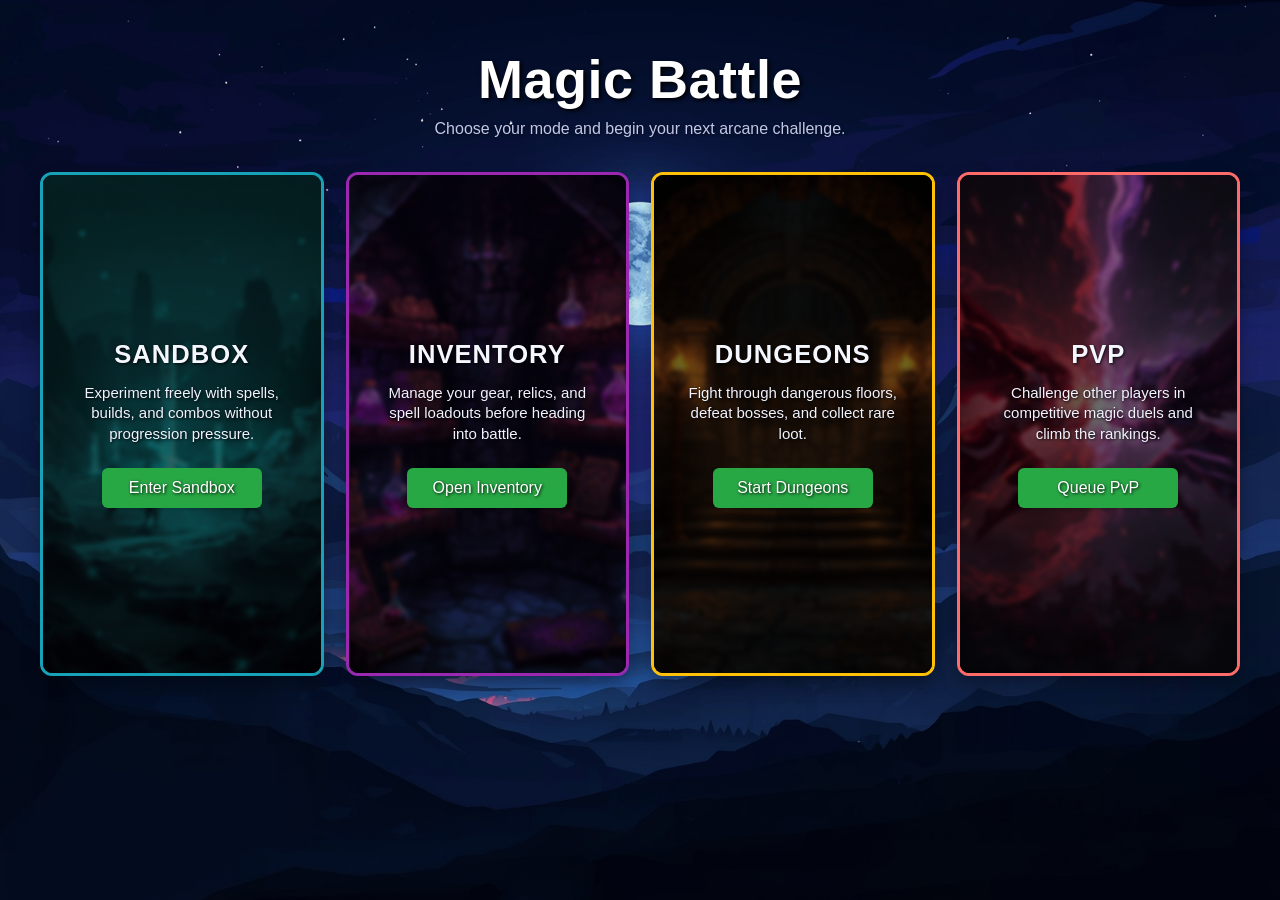
==== Magic Battle/index.html @ 2b709539 "s" ====
<!doctype html>
<html lang="en">
<head>
	<meta charset="utf-8" />
	<meta http-equiv="X-UA-Compatible" content="IE=edge" />
	<meta name="viewport" content="width=device-width,initial-scale=1" />
	<meta name="description" content="Magic Battle menu" />
	<title>Magic Battle</title>
	<style>
		:root {
			--bg-top: #1a1633;
			--bg-bottom: #0f1024;
			--panel: rgba(255, 255, 255, 0.05);
			--text: #f5f7ff;
			--muted: #c2c8e8;
			--border: rgba(255, 255, 255, 0.2);
			--glow: rgba(255, 255, 255, 0.15);
			--btn-green: #28a745;
			--btn-green-hover: #23923d;
		}

		* {
			box-sizing: border-box;
			margin: 0;
			padding: 0;
			font-family: Arial, sans-serif;
		}

		body {
			min-height: 100vh;
			color: var(--text);
			background:
				url('images/backgrounds/menu-bg.jpg'),
				radial-gradient(70% 50% at 10% 10%, rgba(94, 60, 180, 0.35), transparent 60%),
				radial-gradient(60% 50% at 85% 20%, rgba(46, 112, 206, 0.28), transparent 65%),
				linear-gradient(180deg, var(--bg-top), var(--bg-bottom));
			background-size: cover;
			background-position: center;
			overflow: hidden;
		}

		.menu-screen {
			min-height: 100vh;
			display: flex;
			flex-direction: column;
			align-items: center;
			justify-content: flex-start;
			padding: 36px 20px 24px;
		}

		h1 {
			text-align: center;
			color: #fff;
			margin-top: 12px;
			margin-bottom: 10px;
			font-size: clamp(32px, 5vw, 54px);
			text-shadow: 2px 2px 4px #000;
			letter-spacing: 0.5px;
		}

		.subtitle {
			color: var(--muted);
			text-align: center;
			margin-bottom: 34px;
			text-shadow: 1px 1px 3px rgba(0, 0, 0, 0.5);
		}

		.mode-grid {
			width: min(1200px, 94vw);
			display: grid;
			grid-template-columns: repeat(4, minmax(210px, 1fr));
			gap: 22px;
			align-items: stretch;
		}

		.mode-card {
			background: var(--panel);
			border: 3px solid var(--border);
			border-radius: 12px;
			min-height: 56vh;
			max-height: 620px;
			padding: 18px;
			text-align: center;
			position: relative;
			overflow: hidden;
			display: flex;
			flex-direction: column;
			justify-content: center;
			box-shadow: 0 8px 18px rgba(0, 0, 0, 0.3);
			transition: transform 0.25s ease, box-shadow 0.25s ease, border-color 0.25s ease;
			background-size: cover;
			background-position: center;
			isolation: isolate;
		}

		.mode-card::before {
			content: "";
			position: absolute;
			inset: 0;
			background-image: inherit;
			background-size: cover;
			background-position: center;
			filter: brightness(0.68) blur(2px);
			transform: scale(1.03);
			z-index: -2;
		}

		.mode-card::after {
			content: "";
			position: absolute;
			inset: 0;
			background: linear-gradient(180deg, rgba(0, 0, 0, 0.25), rgba(0, 0, 0, 0.55));
			z-index: -1;
		}

		.mode-card:hover {
			transform: translateY(-6px);
			box-shadow: 0 12px 24px rgba(0, 0, 0, 0.45), 0 0 18px var(--glow);
			border-color: rgba(255, 255, 255, 0.45);
		}

		.mode-card h2,
		.mode-card p,
		.mode-card button {
			position: relative;
			z-index: 1;
			text-shadow: 1px 1px 3px rgba(0, 0, 0, 0.9);
		}

		.mode-card h2 {
			margin-bottom: 14px;
			font-size: clamp(24px, 2vw, 30px);
			text-transform: uppercase;
			letter-spacing: 1px;
		}

		.mode-card p {
			margin: 0 auto 24px;
			color: #f1f3ff;
			width: 92%;
			line-height: 1.35;
			font-size: 15px;
		}

		.mode-card button {
			margin: 0 auto;
			padding: 11px 22px;
			min-width: 160px;
			font-size: 16px;
			border: none;
			border-radius: 6px;
			background-color: var(--btn-green);
			color: #fff;
			cursor: pointer;
			box-shadow: 0 2px 4px rgba(0, 0, 0, 0.25);
			transition: background-color 0.2s ease, transform 0.2s ease;
		}

		.mode-card button:hover {
			background-color: var(--btn-green-hover);
			transform: translateY(-1px);
		}

		#sandbox-card {
			border-color: #17a2b8;
			background-image: url('images/backgrounds/sandbox-card.jpg');
		}

		#inventory-card {
			border-color: #9c27b0;
			background-image: url('images/backgrounds/inventory-card.jpg');
		}

		#dungeons-card {
			border-color: #ffc107;
			background-image: url('images/backgrounds/dungeons-card.jpg');
		}

		#pvp-card {
			border-color: #ff6b6b;
			background-image: url('images/backgrounds/pvp-card.jpg');
		}

		@media (max-width: 1080px) {
			.mode-grid {
				grid-template-columns: repeat(2, minmax(220px, 1fr));
			}
			.mode-card {
				min-height: 44vh;
			}
		}

		@media (max-width: 620px) {
			body {
				overflow-y: auto;
			}
			.menu-screen {
				padding-bottom: 28px;
			}
			.mode-grid {
				grid-template-columns: 1fr;
			}
			.mode-card {
				min-height: 36vh;
			}
			.mode-card h2 {
				font-size: 26px;
			}
		}
	</style>
</head>
<body>
	<main class="menu-screen">
		<h1>Magic Battle</h1>
		<p class="subtitle">Choose your mode and begin your next arcane challenge.</p>

		<section class="mode-grid" aria-label="Game mode menu">
			<article class="mode-card" id="sandbox-card">
				<h2>Sandbox</h2>
				<p>Experiment freely with spells, builds, and combos without progression pressure.</p>
				<button id="sandboxBtn" type="button">Enter Sandbox</button>
			</article>

			<article class="mode-card" id="inventory-card">
				<h2>Inventory</h2>
				<p>Manage your gear, relics, and spell loadouts before heading into battle.</p>
				<button id="inventoryBtn" type="button">Open Inventory</button>
			</article>

			<article class="mode-card" id="dungeons-card">
				<h2>Dungeons</h2>
				<p>Fight through dangerous floors, defeat bosses, and collect rare loot.</p>
				<button id="dungeonsBtn" type="button">Start Dungeons</button>
			</article>

			<article class="mode-card" id="pvp-card">
				<h2>PvP</h2>
				<p>Challenge other players in competitive magic duels and climb the rankings.</p>
				<button id="pvpBtn" type="button">Queue PvP</button>
			</article>
		</section>
	</main>

	<script>
		const modeRoutes = {
			sandbox: 'sandbox.html',
			inventory: 'inventory.html',
			dungeons: 'dungeons.html',
			pvp: 'pvp.html'
		};

		function launchMode(mode) {
			const route = modeRoutes[mode];
			if (route) {
				window.location.href = route;
			} else {
				alert('Mode not configured yet.');
			}
		}

		document.getElementById('sandboxBtn').addEventListener('click', () => launchMode('sandbox'));
		document.getElementById('inventoryBtn').addEventListener('click', () => launchMode('inventory'));
		document.getElementById('dungeonsBtn').addEventListener('click', () => launchMode('dungeons'));
		document.getElementById('pvpBtn').addEventListener('click', () => launchMode('pvp'));
	</script>
</body>
</html>
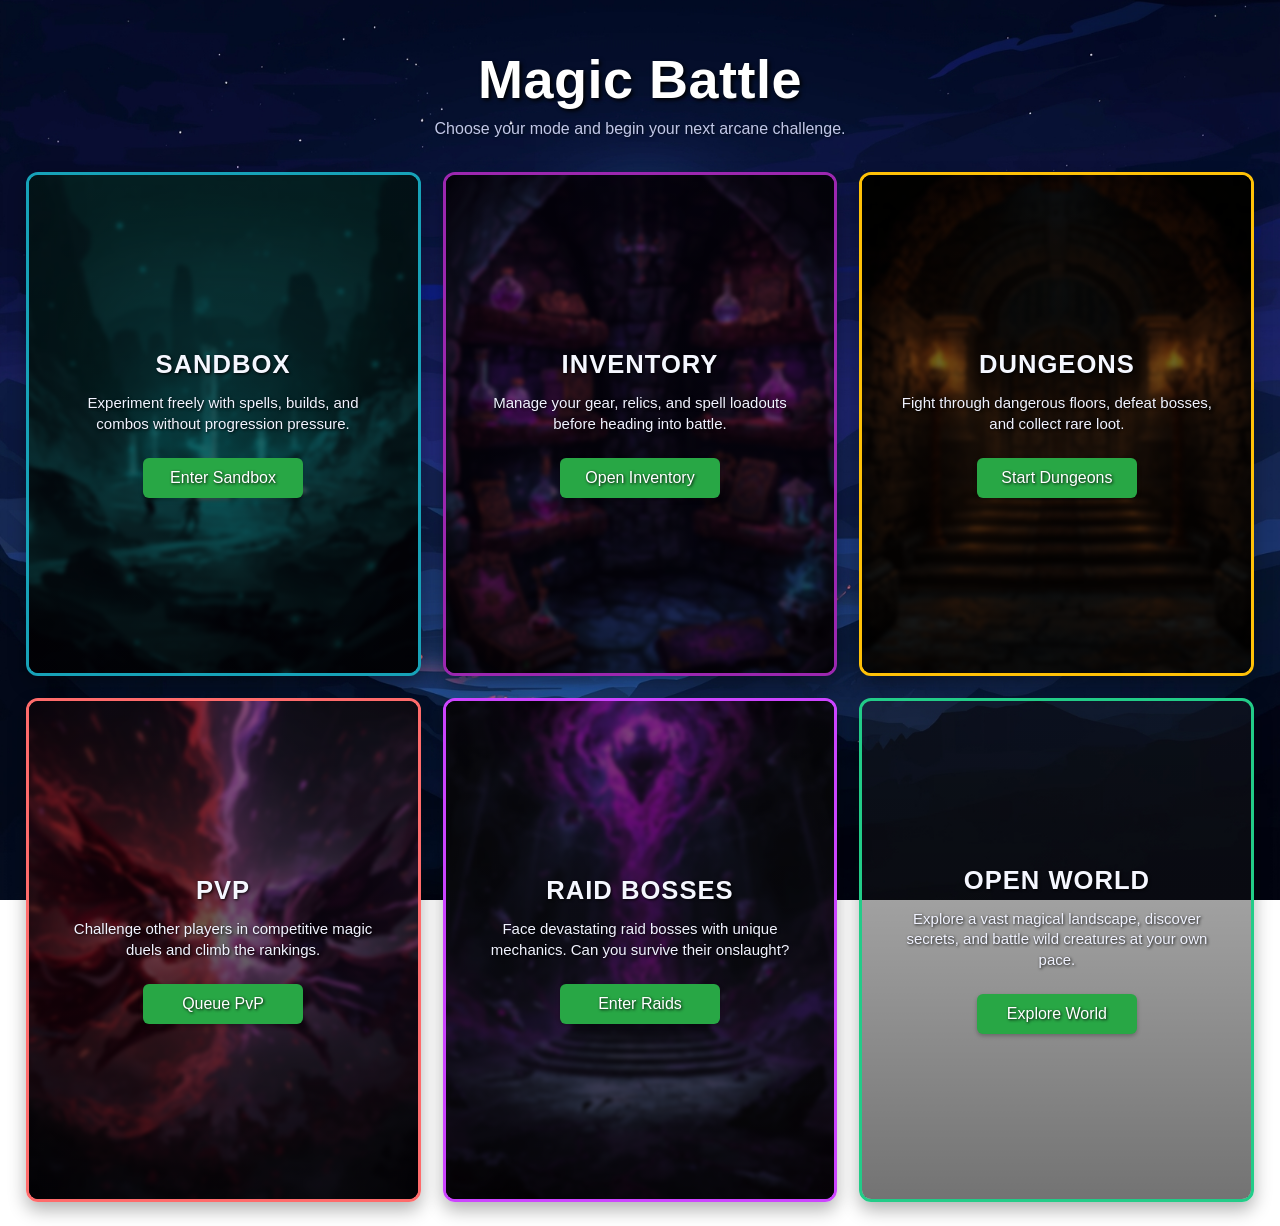
==== commit 26228f27: "Open world and fixes" ====
--- a/Magic Battle/index.html
+++ b/Magic Battle/index.html
@@ -36,7 +36,8 @@
 				linear-gradient(180deg, var(--bg-top), var(--bg-bottom));
 			background-size: cover;
 			background-position: center;
-			overflow: hidden;
+			background-attachment: fixed;
+			overflow-y: auto;
 		}
 
 		.menu-screen {
@@ -66,9 +67,9 @@
 		}
 
 		.mode-grid {
-			width: min(1200px, 94vw);
+			width: min(1400px, 96vw);
 			display: grid;
-			grid-template-columns: repeat(4, minmax(210px, 1fr));
+			grid-template-columns: repeat(3, minmax(220px, 1fr));
 			gap: 22px;
 			align-items: stretch;
 		}
@@ -181,6 +182,16 @@
 			background-image: url('images/backgrounds/pvp-card.jpg');
 		}
 
+		#raids-card {
+			border-color: #cc44ff;
+			background-image: url('images/backgrounds/raids-card.jpg');
+		}
+
+		#openworld-card {
+			border-color: #22cc88;
+			background-image: url('images/backgrounds/openworld-card.jpg');
+		}
+
 		@media (max-width: 1080px) {
 			.mode-grid {
 				grid-template-columns: repeat(2, minmax(220px, 1fr));
@@ -238,15 +249,29 @@
 				<p>Challenge other players in competitive magic duels and climb the rankings.</p>
 				<button id="pvpBtn" type="button">Queue PvP</button>
 			</article>
+
+			<article class="mode-card" id="raids-card">
+				<h2>Raid Bosses</h2>
+				<p>Face devastating raid bosses with unique mechanics. Can you survive their onslaught?</p>
+				<button id="raidsBtn" type="button">Enter Raids</button>
+			</article>
+
+			<article class="mode-card" id="openworld-card">
+				<h2>Open World</h2>
+				<p>Explore a vast magical landscape, discover secrets, and battle wild creatures at your own pace.</p>
+				<button id="openworldBtn" type="button">Explore World</button>
+			</article>
 		</section>
 	</main>
 
 	<script>
 		const modeRoutes = {
-			sandbox: 'sandbox.html',
+			sandbox: 'dungeon.html?mode=sandbox',
 			inventory: 'inventory.html',
 			dungeons: 'dungeons.html',
-			pvp: 'pvp.html'
+			pvp: 'pvp.html',
+			raids: 'dungeon.html?mode=raid',
+			openworld: 'dungeon.html?mode=openworld'
 		};
 
 		function launchMode(mode) {
@@ -262,6 +287,8 @@
 		document.getElementById('inventoryBtn').addEventListener('click', () => launchMode('inventory'));
 		document.getElementById('dungeonsBtn').addEventListener('click', () => launchMode('dungeons'));
 		document.getElementById('pvpBtn').addEventListener('click', () => launchMode('pvp'));
+		document.getElementById('raidsBtn').addEventListener('click', () => launchMode('raids'));
+		document.getElementById('openworldBtn').addEventListener('click', () => launchMode('openworld'));
 	</script>
 </body>
 </html>
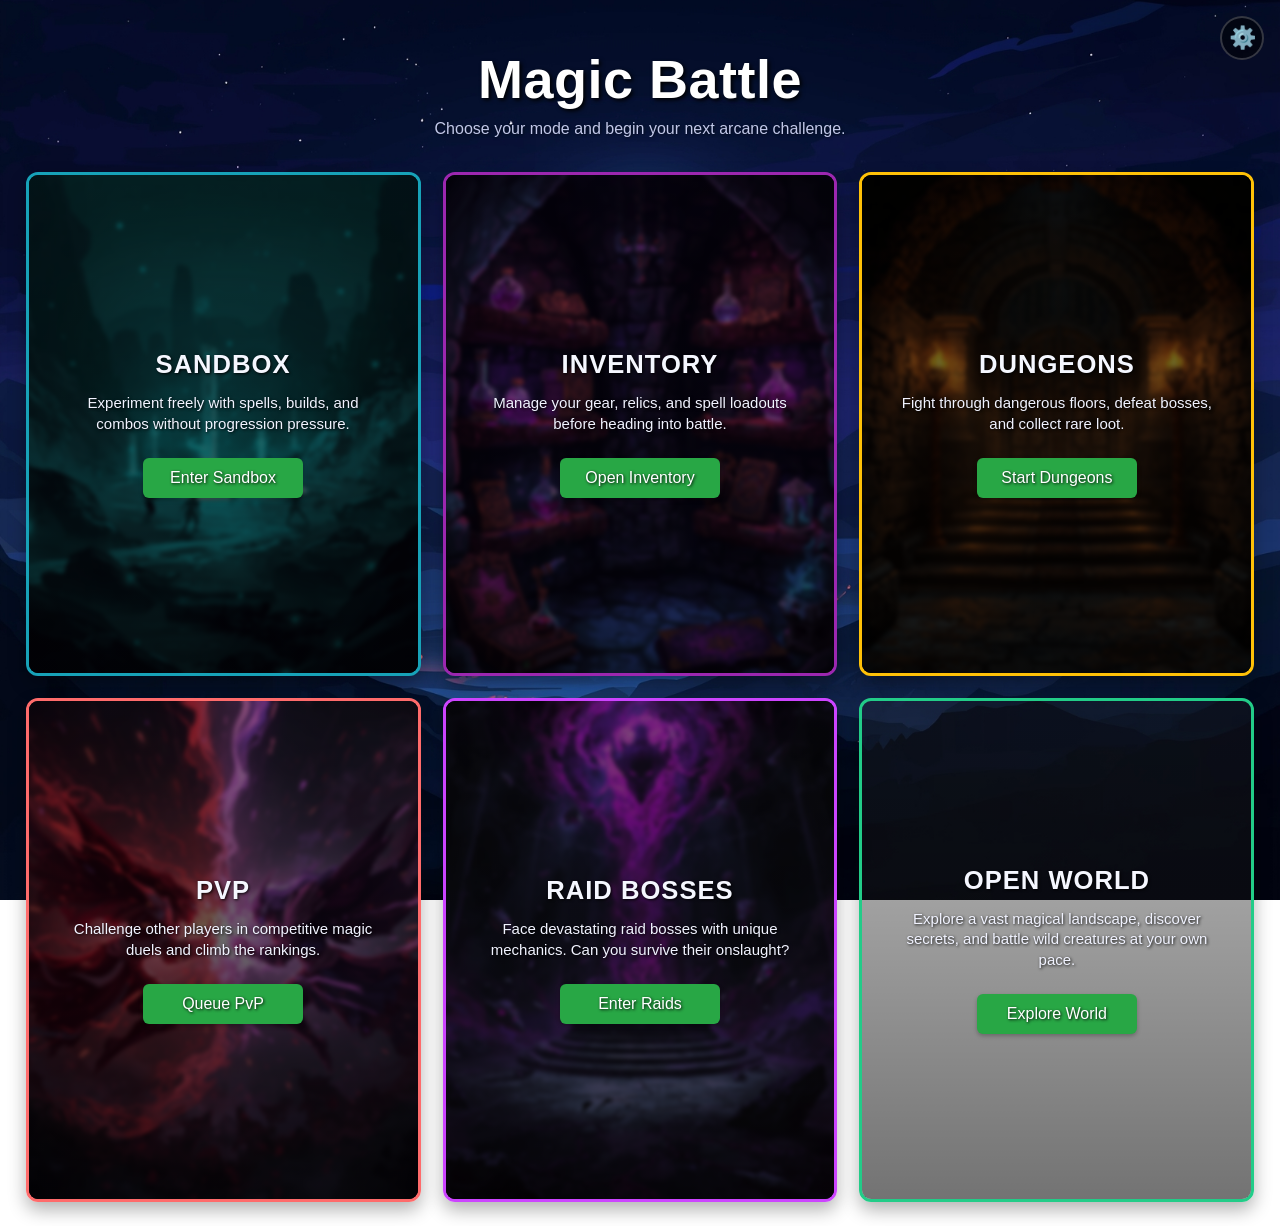
==== commit 00e57780: "World Map quests and fixes" ====
--- a/Magic Battle/index.html
+++ b/Magic Battle/index.html
@@ -218,9 +218,486 @@
 				font-size: 26px;
 			}
 		}
+
+		/* Settings button */
+		#settingsBtn {
+			position: fixed;
+			top: 16px;
+			right: 16px;
+			z-index: 100;
+			width: 44px;
+			height: 44px;
+			border-radius: 50%;
+			border: 2px solid var(--border);
+			background: rgba(0,0,0,0.5);
+			color: #fff;
+			font-size: 22px;
+			cursor: pointer;
+			transition: background 0.2s, transform 0.2s;
+			display: flex;
+			align-items: center;
+			justify-content: center;
+		}
+		#settingsBtn:hover {
+			background: rgba(108,92,231,0.5);
+			transform: rotate(30deg);
+		}
+
+		/* Settings modal */
+		#settingsOverlay {
+			position: fixed;
+			inset: 0;
+			z-index: 200;
+			background: rgba(0,0,0,0.7);
+			display: none;
+			align-items: center;
+			justify-content: center;
+		}
+		#settingsOverlay.open { display: flex; }
+		#settingsPanel {
+			background: linear-gradient(135deg, #1a1633, #0f1024);
+			border: 2px solid var(--border);
+			border-radius: 14px;
+			padding: 28px 34px;
+			min-width: 340px;
+			max-width: 440px;
+			box-shadow: 0 12px 40px rgba(0,0,0,0.6);
+		}
+		#settingsPanel h2 {
+			margin-bottom: 20px;
+			font-size: 22px;
+			text-align: center;
+		}
+		.setting-row {
+			display: flex;
+			align-items: center;
+			justify-content: space-between;
+			padding: 12px 0;
+			border-bottom: 1px solid rgba(255,255,255,0.1);
+		}
+		.setting-row:last-child { border-bottom: none; }
+		.setting-label {
+			font-size: 15px;
+			color: var(--text);
+		}
+		.setting-desc {
+			font-size: 11px;
+			color: var(--muted);
+			margin-top: 2px;
+		}
+		/* Toggle switch */
+		.toggle {
+			position: relative;
+			width: 48px;
+			height: 26px;
+			flexShrink: 0;
+		}
+		.toggle input { opacity: 0; width: 0; height: 0; }
+		.toggle .slider {
+			position: absolute;
+			inset: 0;
+			background: rgba(255,255,255,0.15);
+			border-radius: 26px;
+			cursor: pointer;
+			transition: background 0.25s;
+		}
+		.toggle .slider::before {
+			content: '';
+			position: absolute;
+			width: 20px;
+			height: 20px;
+			left: 3px;
+			bottom: 3px;
+			background: #fff;
+			border-radius: 50%;
+			transition: transform 0.25s;
+		}
+		.toggle input:checked + .slider {
+			background: #6c5ce7;
+		}
+		.toggle input:checked + .slider::before {
+			transform: translateX(22px);
+		}
+		#settingsClose {
+			margin-top: 18px;
+			width: 100%;
+			padding: 10px;
+			border: none;
+			border-radius: 6px;
+			background: rgba(255,255,255,0.12);
+			color: #fff;
+			font-size: 14px;
+			cursor: pointer;
+			transition: background 0.2s;
+		}
+		#settingsClose:hover { background: rgba(255,255,255,0.22); }
+
+		/* ============ WORLD MAP ============ */
+		#worldMapOverlay {
+			position: fixed;
+			inset: 0;
+			z-index: 150;
+			background: rgba(0,0,0,0.85);
+			display: none;
+			align-items: center;
+			justify-content: center;
+			flex-direction: column;
+		}
+		#worldMapOverlay.open { display: flex; }
+
+		#worldMapTitle {
+			font-size: 28px;
+			color: #fff;
+			margin-bottom: 12px;
+			text-shadow: 2px 2px 6px #000;
+			letter-spacing: 1px;
+		}
+
+		#worldMapContainer {
+			position: relative;
+			/* Scale to fit the world-map.jpg (1376×768, ~1.79:1 aspect) */
+			width: min(1100px, 92vw);
+			aspect-ratio: 1376 / 768;
+			max-height: 78vh;
+			border: 3px solid rgba(255,255,255,0.25);
+			border-radius: 14px;
+			overflow: hidden;
+			background: url('images/assests/world-map.jpg') center/cover no-repeat;
+			box-shadow: 0 8px 30px rgba(0,0,0,0.5);
+		}
+
+		/* Hover highlight canvas overlays the entire map */
+		#mapHighlightCanvas {
+			position: absolute;
+			inset: 0;
+			width: 100%;
+			height: 100%;
+			z-index: 3;
+			pointer-events: none;
+		}
+
+		.map-location {
+			position: absolute;
+			transform: translate(-50%, -50%);
+			z-index: 5;
+			cursor: pointer;
+			text-align: center;
+			transition: transform 0.2s, filter 0.2s;
+		}
+		.map-location:hover {
+			transform: translate(-50%, -50%) scale(1.12);
+			filter: brightness(1.3);
+		}
+
+		.map-icon {
+			width: 52px;
+			height: 52px;
+			border-radius: 50%;
+			border: 3px solid;
+			display: flex;
+			align-items: center;
+			justify-content: center;
+			font-size: 24px;
+			margin: 0 auto 4px;
+			box-shadow: 0 0 12px rgba(0,0,0,0.5), 0 0 20px var(--loc-glow);
+			animation: mapPulse 3s ease-in-out infinite;
+		}
+
+		@keyframes mapPulse {
+			0%, 100% { box-shadow: 0 0 12px rgba(0,0,0,0.5), 0 0 16px var(--loc-glow); }
+			50% { box-shadow: 0 0 12px rgba(0,0,0,0.5), 0 0 28px var(--loc-glow); }
+		}
+
+		.map-name {
+			font-size: 12px;
+			font-weight: bold;
+			color: #fff;
+			text-shadow: 1px 1px 3px #000, 0 0 8px rgba(0,0,0,0.8);
+			white-space: nowrap;
+		}
+		.map-sub {
+			font-size: 9px;
+			color: #bbb;
+			text-shadow: 1px 1px 2px #000;
+		}
+
+		/* Locked / coming-soon locations */
+		.map-location.locked {
+			opacity: 0.45;
+			cursor: default;
+			filter: grayscale(0.6);
+		}
+		.map-location.locked:hover {
+			transform: translate(-50%, -50%) scale(1.04);
+			filter: grayscale(0.4) brightness(1.1);
+		}
+		.map-location.locked .map-icon {
+			border-color: #666 !important;
+			box-shadow: 0 0 8px rgba(0,0,0,0.4);
+			animation: none;
+		}
+		.map-locked-tag {
+			font-size: 8px;
+			color: #999;
+			font-style: italic;
+			text-shadow: 1px 1px 2px #000;
+		}
+
+		/* Map roads / paths between locations */
+		#mapPaths {
+			position: absolute;
+			inset: 0;
+			z-index: 2;
+			pointer-events: none;
+		}
+		#mapPaths line {
+			stroke: rgba(255,255,255,0.12);
+			stroke-width: 2;
+			stroke-dasharray: 8 6;
+		}
+
+		/* Compass rose */
+		#mapCompass {
+			position: absolute;
+			bottom: 12px;
+			left: 14px;
+			z-index: 5;
+			color: rgba(255,255,255,0.25);
+			font-size: 11px;
+			text-align: center;
+			pointer-events: none;
+			line-height: 1.4;
+		}
+
+		#worldMapClose {
+			margin-top: 14px;
+			padding: 10px 32px;
+			border: 1px solid rgba(255,255,255,0.25);
+			border-radius: 6px;
+			background: rgba(255,255,255,0.1);
+			color: #fff;
+			font-size: 14px;
+			cursor: pointer;
+			transition: background 0.2s;
+		}
+		#worldMapClose:hover { background: rgba(255,255,255,0.2); }
+
+		/* Location popup / confirm panel */
+		#locPopup {
+			position: fixed;
+			inset: 0;
+			z-index: 160;
+			background: rgba(0,0,0,0.6);
+			display: none;
+			align-items: center;
+			justify-content: center;
+		}
+		#locPopup.open { display: flex; }
+
+		#locPanel {
+			background: linear-gradient(135deg, #1a1633, #0f1024);
+			border: 2px solid var(--border);
+			border-radius: 14px;
+			padding: 26px 32px;
+			min-width: 320px;
+			max-width: 420px;
+			box-shadow: 0 12px 40px rgba(0,0,0,0.6);
+			text-align: center;
+		}
+		#locPanel h3 {
+			font-size: 22px;
+			margin-bottom: 6px;
+		}
+		#locPanel .loc-desc {
+			color: var(--muted);
+			font-size: 13px;
+			margin-bottom: 18px;
+			line-height: 1.4;
+		}
+		.diff-buttons {
+			display: flex;
+			gap: 8px;
+			justify-content: center;
+			margin-bottom: 14px;
+		}
+		.diff-btn {
+			padding: 9px 18px;
+			border: 2px solid rgba(255,255,255,0.2);
+			border-radius: 6px;
+			background: rgba(255,255,255,0.06);
+			color: #fff;
+			font-size: 13px;
+			cursor: pointer;
+			transition: all 0.2s;
+			min-width: 80px;
+		}
+		.diff-btn:hover { background: rgba(255,255,255,0.14); }
+		.diff-btn.selected {
+			border-color: #6c5ce7;
+			background: rgba(108,92,231,0.25);
+		}
+		.diff-btn.easy { border-color: rgba(46,204,113,0.5); }
+		.diff-btn.easy.selected { border-color: #2ecc71; background: rgba(46,204,113,0.2); }
+		.diff-btn.normal { border-color: rgba(241,196,15,0.5); }
+		.diff-btn.normal.selected { border-color: #f1c40f; background: rgba(241,196,15,0.2); }
+		.diff-btn.hard { border-color: rgba(231,76,60,0.5); }
+		.diff-btn.hard.selected { border-color: #e74c3c; background: rgba(231,76,60,0.2); }
+
+		#locTravelBtn {
+			padding: 11px 28px;
+			border: none;
+			border-radius: 6px;
+			background: var(--btn-green);
+			color: #fff;
+			font-size: 15px;
+			font-weight: bold;
+			cursor: pointer;
+			transition: background 0.2s, transform 0.2s;
+			min-width: 160px;
+		}
+		#locTravelBtn:hover {
+			background: var(--btn-green-hover);
+			transform: translateY(-1px);
+		}
+		#locCancelBtn {
+			margin-top: 8px;
+			padding: 8px 20px;
+			border: none;
+			background: none;
+			color: var(--muted);
+			font-size: 13px;
+			cursor: pointer;
+		}
+		.sub-locations {
+			display: flex;
+			gap: 10px;
+			justify-content: center;
+			margin-bottom: 14px;
+		}
+		.sub-loc-btn {
+			padding: 12px 22px;
+			border: 2px solid rgba(108,92,231,0.5);
+			border-radius: 8px;
+			background: rgba(108,92,231,0.12);
+			color: #fff;
+			font-size: 14px;
+			font-weight: bold;
+			cursor: pointer;
+			transition: all 0.2s;
+			min-width: 130px;
+		}
+		.sub-loc-btn:hover {
+			background: rgba(108,92,231,0.3);
+			border-color: #6c5ce7;
+			transform: translateY(-1px);
+		}
+		.sub-loc-btn .sub-icon { font-size: 20px; display: block; margin-bottom: 4px; }
+		.sub-loc-btn .sub-label { font-size: 11px; color: var(--muted); font-weight: normal; }
+		#locCancelBtn:hover { color: #fff; }
 	</style>
 </head>
 <body>
+	<button id="settingsBtn" title="Settings">⚙️</button>
+
+	<div id="settingsOverlay">
+		<div id="settingsPanel">
+			<h2>⚙️ Settings</h2>
+			<div class="setting-row">
+				<div>
+					<div class="setting-label">🧪 Test Mode</div>
+					<div class="setting-desc">Unlock all shapes, behaviors, effects, and max power regardless of rank.</div>
+				</div>
+				<label class="toggle">
+					<input type="checkbox" id="testModeToggle" />
+					<span class="slider"></span>
+				</label>
+			</div>
+			<div class="setting-row">
+				<div>
+					<div class="setting-label">🔄 Reset Quests &amp; Story</div>
+					<div class="setting-desc">Clear all tutorial and city quest progress. This cannot be undone.</div>
+				</div>
+				<button id="resetQuestsBtn" style="padding:6px 16px;border:none;border-radius:6px;background:#e74c3c;color:#fff;font-weight:bold;cursor:pointer;white-space:nowrap;">Reset</button>
+			</div>
+			<button id="settingsClose">Close</button>
+		</div>
+	</div>
+
+	<!-- World Map Overlay -->
+	<div id="worldMapOverlay">
+		<div id="worldMapTitle">🗺️ World Map</div>
+		<div id="worldMapContainer">
+			<canvas id="mapHighlightCanvas"></canvas>
+			<svg id="mapPaths" width="100%" height="100%">
+				<!-- EmberFall ↔ CinderWatch -->
+				<line x1="30%" y1="39%" x2="50%" y2="52%"/>
+				<!-- CinderWatch ↔ IronRidge -->
+				<line x1="52%" y1="52%" x2="69%" y2="49%"/>
+				<!-- CinderWatch ↔ Aurorafall -->
+				<line x1="50%" y1="48%" x2="49%" y2="18%"/>
+				<!-- EmberFall ↔ Aurorafall -->
+				<line x1="30%" y1="35%" x2="45%" y2="18%"/>
+			</svg>
+
+			<!-- Storm Islands (locked) — far left -->
+			<div class="map-location locked" style="left:7%;top:50%;--loc-glow:rgba(150,120,200,0.3)" data-loc="storm_islands">
+				<div class="map-icon" style="background:rgba(50,40,70,0.8);border-color:#666">⛈️</div>
+				<div class="map-name">Storm Islands</div>
+				<div class="map-locked-tag">Coming Soon</div>
+			</div>
+
+			<!-- EmberFall (Tutorial) — upper-center-left -->
+			<div class="map-location" style="left:30%;top:39%;--loc-glow:rgba(255,170,50,0.4)" data-loc="emberfall">
+				<div class="map-icon" style="background:rgba(80,50,20,0.8);border-color:#cc8833">🏠</div>
+				<div class="map-name">EmberFall</div>
+				<div class="map-sub">Tutorial</div>
+			</div>
+
+			<!-- Sylvaris Wildes (locked) — below EmberFall -->
+			<div class="map-location locked" style="left:41%;top:61%;--loc-glow:rgba(80,200,120,0.3)" data-loc="sylvaris_wildes">
+				<div class="map-icon" style="background:rgba(30,60,30,0.8);border-color:#666">🌳</div>
+				<div class="map-name">Sylvaris Wildes</div>
+				<div class="map-locked-tag">Coming Soon</div>
+			</div>
+
+			<!-- CinderWatch (Fire Dungeon) — center -->
+			<div class="map-location" style="left:50%;top:52%;--loc-glow:rgba(255,80,30,0.5)" data-loc="cinderwatch">
+				<div class="map-icon" style="background:rgba(100,30,10,0.85);border-color:#e74c3c">🔥</div>
+				<div class="map-name">CinderWatch</div>
+				<div class="map-sub">Fire Dungeon</div>
+			</div>
+
+			<!-- IronRidge (Earth Dungeon) — right of center -->
+			<div class="map-location" style="left:69%;top:49%;--loc-glow:rgba(100,200,80,0.4)" data-loc="ironridge">
+				<div class="map-icon" style="background:rgba(40,60,30,0.85);border-color:#27ae60">🌿</div>
+				<div class="map-name">IronRidge</div>
+				<div class="map-sub">Earth Dungeon</div>
+			</div>
+
+			<!-- Aurorafall (Ice Dungeon) — top center -->
+			<div class="map-location" style="left:49%;top:15%;--loc-glow:rgba(80,170,255,0.5)" data-loc="aurorafall">
+				<div class="map-icon" style="background:rgba(20,40,80,0.85);border-color:#3498db">❄️</div>
+				<div class="map-name">Aurorafall</div>
+				<div class="map-sub">Ice Dungeon</div>
+			</div>
+
+			<div id="mapCompass">N<br>W ✦ E<br>S</div>
+		</div>
+		<button id="worldMapClose">← Back to Menu</button>
+	</div>
+
+	<!-- Location Popup -->
+	<div id="locPopup">
+		<div id="locPanel">
+			<h3 id="locTitle"></h3>
+			<div class="loc-desc" id="locDesc"></div>
+			<div class="diff-buttons" id="locDiffBtns" style="display:none"></div>
+			<div class="sub-locations" id="locSubBtns" style="display:none"></div>
+			<button id="locTravelBtn">Travel</button><br>
+			<button id="locCancelBtn">Cancel</button>
+		</div>
+	</div>
+
 	<main class="menu-screen">
 		<h1>Magic Battle</h1>
 		<p class="subtitle">Choose your mode and begin your next arcane challenge.</p>
@@ -288,7 +765,330 @@
 		document.getElementById('dungeonsBtn').addEventListener('click', () => launchMode('dungeons'));
 		document.getElementById('pvpBtn').addEventListener('click', () => launchMode('pvp'));
 		document.getElementById('raidsBtn').addEventListener('click', () => launchMode('raids'));
-		document.getElementById('openworldBtn').addEventListener('click', () => launchMode('openworld'));
+		document.getElementById('openworldBtn').addEventListener('click', () => openWorldMap());
+
+		/* --- Settings --- */
+		const settingsBtn = document.getElementById('settingsBtn');
+		const settingsOverlay = document.getElementById('settingsOverlay');
+		const testModeToggle = document.getElementById('testModeToggle');
+
+		// Load saved test mode state
+		testModeToggle.checked = localStorage.getItem('magicBattle_testMode') === 'true';
+
+		settingsBtn.addEventListener('click', () => settingsOverlay.classList.add('open'));
+		document.getElementById('settingsClose').addEventListener('click', () => settingsOverlay.classList.remove('open'));
+		settingsOverlay.addEventListener('click', e => { if(e.target === settingsOverlay) settingsOverlay.classList.remove('open'); });
+
+		testModeToggle.addEventListener('change', () => {
+			localStorage.setItem('magicBattle_testMode', testModeToggle.checked);
+		});
+
+		document.getElementById('resetQuestsBtn').addEventListener('click', () => {
+			if(confirm('Are you sure you want to reset all quest and story progress? This cannot be undone.')){
+				localStorage.removeItem('magicBattle_tutorialQuests');
+				localStorage.removeItem('magicBattle_cityQuests');
+				alert('Quest progress has been reset.');
+			}
+		});
+
+		/* ============ WORLD MAP ============ */
+		const MAP_LOCATIONS = {
+			storm_islands: {
+				name: 'Storm Islands',
+				icon: '⛈️',
+				desc: 'Shattered isles wreathed in perpetual storms. The secrets of lightning magic await those brave enough to venture here.',
+				available: false,
+			},
+			emberfall: {
+				name: 'EmberFall',
+				icon: '🏠',
+				desc: 'A quiet village on the frontier — the perfect place to learn the basics of magic. Complete tutorial quests and meet your mentors.',
+				isDungeon: false,
+				subLocations: [
+					{ name: 'Tutorial Grounds', icon: '📖', label: 'Learn the basics', url: 'dungeon.html?mode=openworld' },
+					{ name: 'EmberFall City', icon: '🏰', label: 'Explore the city', url: 'dungeon.html?mode=city' },
+				],
+			},
+			sylvaris_wildes: {
+				name: 'Sylvaris Wildes',
+				icon: '🌳',
+				desc: 'An ancient forest teeming with wild magic and forgotten creatures. What lies within remains a mystery.',
+				available: false,
+			},
+			cinderwatch: {
+				name: 'CinderWatch',
+				icon: '🔥',
+				desc: 'A smoldering fortress built over volcanic vents. Fight through fire-themed enemies and face the Inferno Dragon boss.',
+				isDungeon: true,
+				dungeonType: 'fire',
+			},
+			ironridge: {
+				name: 'IronRidge',
+				icon: '🌿',
+				desc: 'Deep warrens carved through ancient stone. Battle earth elementals, vine crawlers, and the mighty Earth Colossus.',
+				isDungeon: true,
+				dungeonType: 'earth',
+			},
+			aurorafall: {
+				name: 'Aurorafall',
+				icon: '❄️',
+				desc: 'Frozen caverns beneath shimmering northern lights. Face frost wraiths, cryo mages, and the Frost Colossus.',
+				isDungeon: true,
+				dungeonType: 'ice',
+			},
+		};
+
+		const worldMapOverlay = document.getElementById('worldMapOverlay');
+		const locPopup = document.getElementById('locPopup');
+		let selectedLocKey = null;
+		let selectedDifficulty = 'normal';
+
+		function openWorldMap() {
+			worldMapOverlay.classList.add('open');
+		}
+		function closeWorldMap() {
+			worldMapOverlay.classList.remove('open');
+		}
+
+		document.getElementById('worldMapClose').addEventListener('click', closeWorldMap);
+		worldMapOverlay.addEventListener('click', e => {
+			if (e.target === worldMapOverlay) closeWorldMap();
+		});
+
+		// Location clicks
+		document.querySelectorAll('.map-location').forEach(el => {
+			el.addEventListener('click', () => {
+				const key = el.dataset.loc;
+				const loc = MAP_LOCATIONS[key];
+				if (!loc) return;
+				// Locked / coming-soon locations
+				if (loc.available === false) {
+					selectedLocKey = null;
+					document.getElementById('locTitle').textContent = loc.icon + ' ' + loc.name;
+					document.getElementById('locDesc').textContent = loc.desc + '\n\n🔒 This region is not yet available.';
+					document.getElementById('locDiffBtns').style.display = 'none';
+					document.getElementById('locSubBtns').style.display = 'none';
+					document.getElementById('locTravelBtn').textContent = 'Locked';
+					document.getElementById('locTravelBtn').disabled = true;
+					locPopup.classList.add('open');
+					return;
+				}
+				document.getElementById('locTravelBtn').disabled = false;
+				selectedLocKey = key;
+				selectedDifficulty = 'normal';
+
+				document.getElementById('locTitle').textContent = loc.icon + ' ' + loc.name;
+				document.getElementById('locDesc').textContent = loc.desc;
+
+				const diffWrap = document.getElementById('locDiffBtns');
+				const subWrap = document.getElementById('locSubBtns');
+
+				// Sub-locations (e.g., EmberFall has Tutorial + City)
+				if (loc.subLocations) {
+					diffWrap.style.display = 'none';
+					subWrap.style.display = 'flex';
+					subWrap.innerHTML = loc.subLocations.map(sub =>
+						`<button class="sub-loc-btn" data-url="${sub.url}">
+							<span class="sub-icon">${sub.icon}</span>
+							${sub.name}
+							<span class="sub-label">${sub.label}</span>
+						</button>`
+					).join('');
+					subWrap.querySelectorAll('.sub-loc-btn').forEach(btn => {
+						btn.addEventListener('click', () => {
+							window.location.href = btn.dataset.url;
+						});
+					});
+					document.getElementById('locTravelBtn').style.display = 'none';
+				} else if (loc.isDungeon) {
+					subWrap.style.display = 'none';
+					document.getElementById('locTravelBtn').style.display = '';
+					diffWrap.style.display = 'flex';
+					diffWrap.innerHTML = ['easy','normal','hard'].map(d =>
+						`<button class="diff-btn ${d}${d==='normal'?' selected':''}" data-diff="${d}">${d.charAt(0).toUpperCase()+d.slice(1)}</button>`
+					).join('');
+					// Attach diff listeners
+					diffWrap.querySelectorAll('.diff-btn').forEach(btn => {
+						btn.addEventListener('click', () => {
+							selectedDifficulty = btn.dataset.diff;
+							diffWrap.querySelectorAll('.diff-btn').forEach(b => b.classList.remove('selected'));
+							btn.classList.add('selected');
+						});
+					});
+					document.getElementById('locTravelBtn').textContent = 'Enter Dungeon';
+				} else {
+					diffWrap.style.display = 'none';
+					subWrap.style.display = 'none';
+					document.getElementById('locTravelBtn').style.display = '';
+					document.getElementById('locTravelBtn').textContent = 'Travel';
+				}
+
+				locPopup.classList.add('open');
+			});
+		});
+
+		// Travel button
+		document.getElementById('locTravelBtn').addEventListener('click', () => {
+			const loc = MAP_LOCATIONS[selectedLocKey];
+			if (!loc) return;
+			if (loc.isDungeon) {
+				window.location.href = 'dungeon.html?type=' + loc.dungeonType + '&diff=' + selectedDifficulty;
+			} else if (loc.url) {
+				window.location.href = loc.url;
+			}
+		});
+
+		// Cancel / close popup
+		document.getElementById('locCancelBtn').addEventListener('click', () => locPopup.classList.remove('open'));
+		locPopup.addEventListener('click', e => { if (e.target === locPopup) locPopup.classList.remove('open'); });
+
+		/* ============ IMAGE MAP HOVER HIGHLIGHTS ============ */
+		// Define highlight regions for each location (percentages of map container)
+		// Each region is a polygon (array of [x%, y%] points) that outlines the area on the map
+		const MAP_REGIONS = {
+			storm_islands: {
+				color: 'rgba(150,120,200,0.18)',
+				borderColor: 'rgba(150,120,200,0.45)',
+				poly: [[2,28],[2,72],[13,72],[13,28]],
+			},
+			emberfall: {
+				color: 'rgba(255,170,50,0.25)',
+				borderColor: 'rgba(255,170,50,0.6)',
+				poly: [[22,28],[22,50],[37,50],[37,28]],
+			},
+			sylvaris_wildes: {
+				color: 'rgba(80,200,120,0.18)',
+				borderColor: 'rgba(80,200,120,0.45)',
+				poly: [[33,50],[33,72],[48,72],[48,50]],
+			},
+			cinderwatch: {
+				color: 'rgba(255,80,30,0.25)',
+				borderColor: 'rgba(255,80,30,0.6)',
+				poly: [[43,28],[43,72],[62,72],[62,28]],
+			},
+			ironridge: {
+				color: 'rgba(100,200,80,0.25)',
+				borderColor: 'rgba(100,200,80,0.6)',
+				poly: [[58,28],[58,72],[79,72],[79,28]],
+			},
+			aurorafall: {
+				color: 'rgba(80,170,255,0.25)',
+				borderColor: 'rgba(80,170,255,0.6)',
+				poly: [[39,2],[39,28],[59,28],[59,2]],
+			},
+		};
+
+		const hlCanvas = document.getElementById('mapHighlightCanvas');
+		const hlCtx = hlCanvas.getContext('2d');
+		let activeRegion = null;
+
+		function resizeHighlightCanvas() {
+			const container = document.getElementById('worldMapContainer');
+			const rect = container.getBoundingClientRect();
+			hlCanvas.width = rect.width;
+			hlCanvas.height = rect.height;
+		}
+
+		function drawHighlight(regionKey) {
+			const rect = hlCanvas.getBoundingClientRect();
+			hlCtx.clearRect(0, 0, hlCanvas.width, hlCanvas.height);
+			if (!regionKey || !MAP_REGIONS[regionKey]) return;
+			const region = MAP_REGIONS[regionKey];
+			const poly = region.poly;
+			const w = hlCanvas.width, h = hlCanvas.height;
+
+			hlCtx.beginPath();
+			hlCtx.moveTo(poly[0][0]/100*w, poly[0][1]/100*h);
+			for (let i = 1; i < poly.length; i++) {
+				hlCtx.lineTo(poly[i][0]/100*w, poly[i][1]/100*h);
+			}
+			hlCtx.closePath();
+
+			// Fill with translucent color
+			hlCtx.fillStyle = region.color;
+			hlCtx.fill();
+
+			// Border outline
+			hlCtx.strokeStyle = region.borderColor;
+			hlCtx.lineWidth = 2;
+			hlCtx.setLineDash([6, 4]);
+			hlCtx.stroke();
+			hlCtx.setLineDash([]);
+		}
+
+		// Attach hover events to map-location markers
+		document.querySelectorAll('.map-location').forEach(el => {
+			el.addEventListener('mouseenter', () => {
+				const key = el.dataset.loc;
+				if (activeRegion !== key) {
+					activeRegion = key;
+					resizeHighlightCanvas();
+					drawHighlight(key);
+				}
+			});
+			el.addEventListener('mouseleave', () => {
+				activeRegion = null;
+				hlCtx.clearRect(0, 0, hlCanvas.width, hlCanvas.height);
+			});
+		});
+
+		// Also detect mouse position on the map container itself for region-based hover
+		document.getElementById('worldMapContainer').addEventListener('mousemove', (e) => {
+			const container = e.currentTarget;
+			const rect = container.getBoundingClientRect();
+			const mx = ((e.clientX - rect.left) / rect.width) * 100;
+			const my = ((e.clientY - rect.top) / rect.height) * 100;
+
+			// Check which region the mouse is in
+			let found = null;
+			for (const [key, region] of Object.entries(MAP_REGIONS)) {
+				if (pointInPoly(mx, my, region.poly)) {
+					found = key;
+					break;
+				}
+			}
+			if (found !== activeRegion) {
+				activeRegion = found;
+				resizeHighlightCanvas();
+				drawHighlight(found);
+			}
+		});
+
+		document.getElementById('worldMapContainer').addEventListener('mouseleave', () => {
+			activeRegion = null;
+			hlCtx.clearRect(0, 0, hlCanvas.width, hlCanvas.height);
+		});
+
+		// Click on highlighted region (not on a marker) opens that location's popup
+		document.getElementById('worldMapContainer').addEventListener('click', (e) => {
+			// If click was on a .map-location, that handler already fires
+			if (e.target.closest('.map-location')) return;
+			if (!activeRegion) return;
+			// Simulate clicking the matching location marker
+			const marker = document.querySelector(`.map-location[data-loc="${activeRegion}"]`);
+			if (marker) marker.click();
+		});
+
+		// Point-in-polygon test (ray casting, coordinates in percentages)
+		function pointInPoly(px, py, poly) {
+			let inside = false;
+			for (let i = 0, j = poly.length - 1; i < poly.length; j = i++) {
+				const xi = poly[i][0], yi = poly[i][1];
+				const xj = poly[j][0], yj = poly[j][1];
+				if (((yi > py) !== (yj > py)) && (px < (xj - xi) * (py - yi) / (yj - yi) + xi)) {
+					inside = !inside;
+				}
+			}
+			return inside;
+		}
+
+		// Resize canvas when window resizes
+		window.addEventListener('resize', () => {
+			if (worldMapOverlay.classList.contains('open')) {
+				resizeHighlightCanvas();
+				drawHighlight(activeRegion);
+			}
+		});
 	</script>
 </body>
 </html>
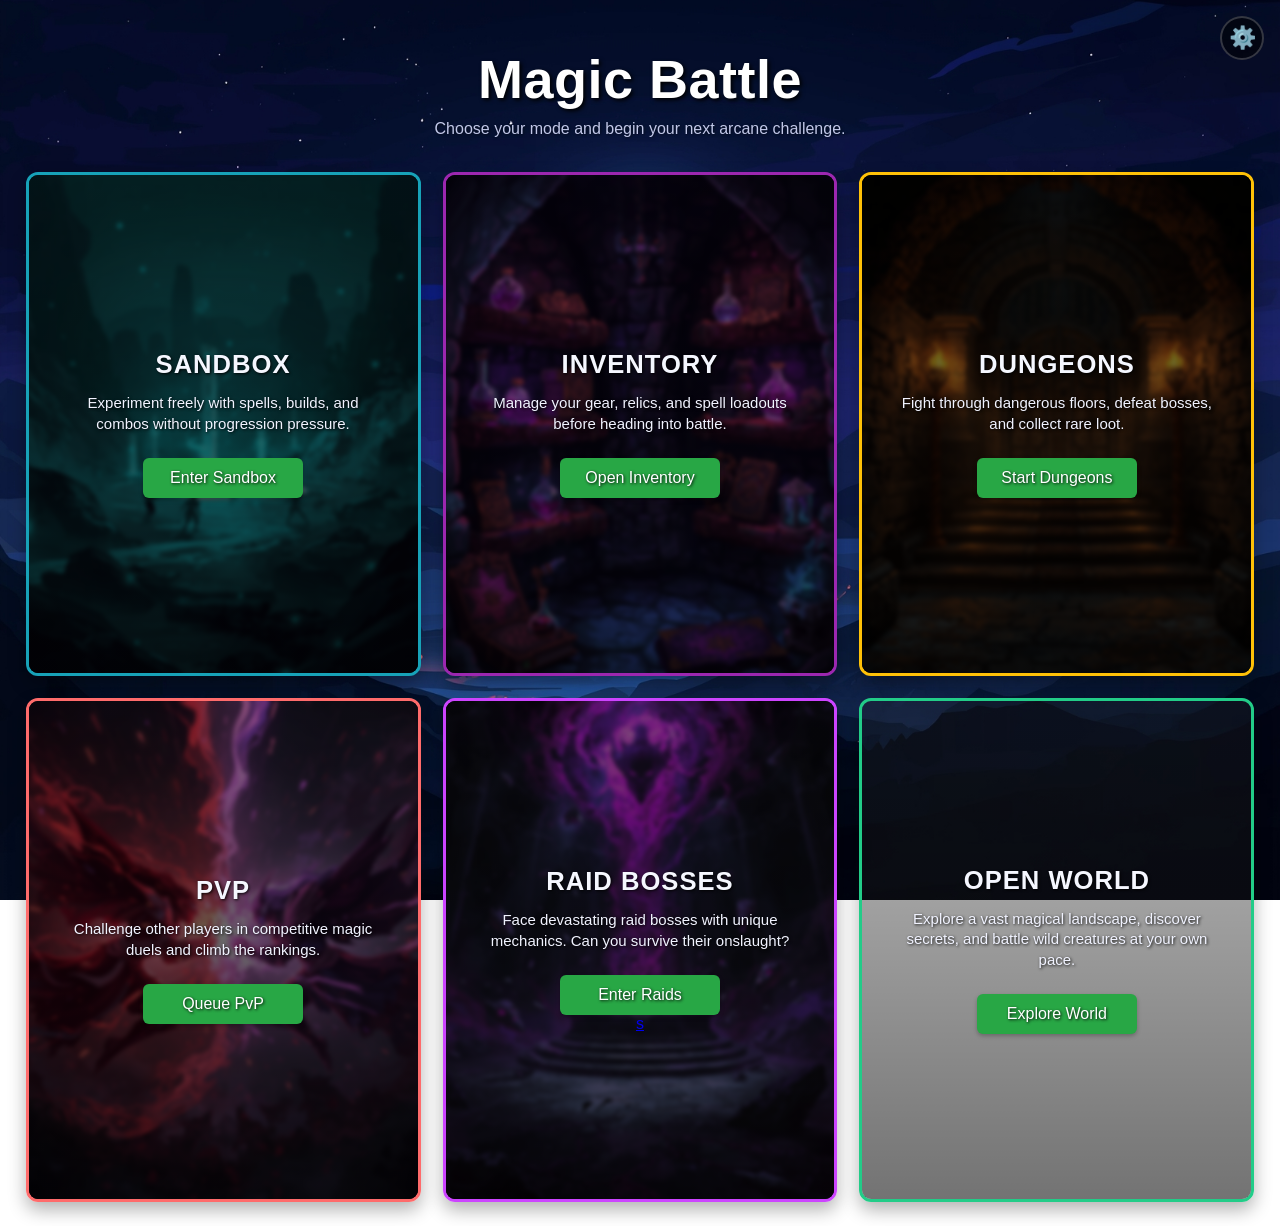
==== commit d2422d22: "Bosses and bug fixes" ====
--- a/Magic Battle/index.html
+++ b/Magic Battle/index.html
@@ -614,6 +614,27 @@
 			</div>
 			<div class="setting-row">
 				<div>
+					<div class="setting-label">⏩ Advance Quest</div>
+					<div class="setting-desc">Skip ahead one quest in each active questline.</div>
+				</div>
+				<button id="advanceQuestBtn" style="padding:6px 16px;border:none;border-radius:6px;background:#28a745;color:#fff;font-weight:bold;cursor:pointer;white-space:nowrap;">Advance</button>
+			</div>
+			<div class="setting-row">
+				<div>
+					<div class="setting-label">⏪ Rewind Quest</div>
+					<div class="setting-desc">Step back one quest in each active questline. Useful for replaying content.</div>
+				</div>
+				<button id="rewindQuestBtn" style="padding:6px 16px;border:none;border-radius:6px;background:#6c5ce7;color:#fff;font-weight:bold;cursor:pointer;white-space:nowrap;">Rewind</button>
+			</div>
+			<div class="setting-row">
+				<div>
+					<div class="setting-label">⏪ Rewind Side Quests</div>
+					<div class="setting-desc">Step back one stage in side quests (Storm Islands).</div>
+				</div>
+				<button id="rewindSideQuestsBtn" style="padding:6px 16px;border:none;border-radius:6px;background:#e17055;color:#fff;font-weight:bold;cursor:pointer;white-space:nowrap;">Rewind All</button>
+			</div>
+			<div class="setting-row">
+				<div>
 					<div class="setting-label">🔄 Reset Quests &amp; Story</div>
 					<div class="setting-desc">Clear all tutorial and city quest progress. This cannot be undone.</div>
 				</div>
@@ -631,19 +652,35 @@
 			<svg id="mapPaths" width="100%" height="100%">
 				<!-- EmberFall ↔ CinderWatch -->
 				<line x1="30%" y1="39%" x2="50%" y2="52%"/>
-				<!-- CinderWatch ↔ IronRidge -->
+				<!-- CinderWatch ↔ Iron Forge -->
 				<line x1="52%" y1="52%" x2="69%" y2="49%"/>
+				<!-- Iron Forge ↔ IronRidge -->
+				<line x1="69%" y1="49%" x2="80%" y2="65%"/>
 				<!-- CinderWatch ↔ Aurorafall -->
 				<line x1="50%" y1="48%" x2="49%" y2="18%"/>
 				<!-- EmberFall ↔ Aurorafall -->
 				<line x1="30%" y1="35%" x2="45%" y2="18%"/>
+				<!-- EmberFall ↔ Sylvaris Wildes -->
+				<line x1="30%" y1="42%" x2="33%" y2="68%"/>
+				<!-- EmberFall ↔ Volcano Observatory -->
+				<line x1="30%" y1="42%" x2="40%" y2="55%"/>
+				<!-- Volcano Observatory ↔ CinderWatch -->
+				<line x1="40%" y1="55%" x2="50%" y2="52%"/>
+				<!-- Volcano Observatory ↔ Sylvaris Wildes -->
+				<line x1="40%" y1="55%" x2="33%" y2="68%"/>
+				<!-- EmberFall ↔ Dragon Graveyard -->
+				<line x1="30%" y1="35%" x2="38%" y2="25%"/>
+				<!-- Volcano Observatory ↔ Dragon Graveyard -->
+				<line x1="40%" y1="52%" x2="38%" y2="28%"/>
+				<!-- CinderWatch ↔ Black Sands Desert -->
+				<line x1="50%" y1="55%" x2="54.5%" y2="76%"/>
 			</svg>
 
-			<!-- Storm Islands (locked) — far left -->
-			<div class="map-location locked" style="left:7%;top:50%;--loc-glow:rgba(150,120,200,0.3)" data-loc="storm_islands">
-				<div class="map-icon" style="background:rgba(50,40,70,0.8);border-color:#666">⛈️</div>
+			<!-- Storm Islands — far left (locked dynamically if rank < Mage) -->
+			<div class="map-location" style="left:7%;top:50%;--loc-glow:rgba(150,120,200,0.3)" data-loc="storm_islands">
+				<div class="map-icon" style="background:rgba(50,40,70,0.8);border-color:#8877aa">⛈️</div>
 				<div class="map-name">Storm Islands</div>
-				<div class="map-locked-tag">Coming Soon</div>
+				<div class="map-sub">Exploration</div>
 			</div>
 
 			<!-- EmberFall (Tutorial) — upper-center-left -->
@@ -653,11 +690,18 @@
 				<div class="map-sub">Tutorial</div>
 			</div>
 
-			<!-- Sylvaris Wildes (locked) — below EmberFall -->
-			<div class="map-location locked" style="left:41%;top:61%;--loc-glow:rgba(80,200,120,0.3)" data-loc="sylvaris_wildes">
-				<div class="map-icon" style="background:rgba(30,60,30,0.8);border-color:#666">🌳</div>
+			<!-- Sylvaris Wildes — below-left of EmberFall -->
+			<div class="map-location" style="left:33%;top:68%;--loc-glow:rgba(80,200,120,0.4)" data-loc="sylvaris_wildes">
+				<div class="map-icon" style="background:rgba(30,60,30,0.8);border-color:#44aa66">🌳</div>
 				<div class="map-name">Sylvaris Wildes</div>
-				<div class="map-locked-tag">Coming Soon</div>
+				<div class="map-sub">Exploration</div>
+			</div>
+
+			<!-- Volcano Observatory — between EmberFall, Sylvaris, and CinderWatch -->
+			<div class="map-location" style="left:40%;top:55%;--loc-glow:rgba(255,120,40,0.45)" data-loc="volcano_observatory">
+				<div class="map-icon" style="background:rgba(80,40,15,0.85);border-color:#e67e22">🌋</div>
+				<div class="map-name">Volcano Observatory</div>
+				<div class="map-sub">Outpost</div>
 			</div>
 
 			<!-- CinderWatch (Fire Dungeon) — center -->
@@ -667,11 +711,39 @@
 				<div class="map-sub">Fire Dungeon</div>
 			</div>
 
-			<!-- IronRidge (Earth Dungeon) — right of center -->
-			<div class="map-location" style="left:69%;top:49%;--loc-glow:rgba(100,200,80,0.4)" data-loc="ironridge">
+			<!-- Black Sands Desert — 150px below and 50px right of CinderWatch -->
+			<div class="map-location" style="left:54.5%;top:76%;--loc-glow:rgba(196,160,53,0.5)" data-loc="black_sands">
+				<div class="map-icon" style="background:rgba(60,45,20,0.85);border-color:#c4a035">🏜️</div>
+				<div class="map-name">Black Sands</div>
+				<div class="map-sub">Desert</div>
+			</div>
+
+			<!-- Iron Forge (Iron Dungeon) — right of center -->
+			<div class="map-location" style="left:69%;top:49%;--loc-glow:rgba(150,150,170,0.4)" data-loc="ironforge">
+				<div class="map-icon" style="background:rgba(50,50,60,0.85);border-color:#7a7a8a">⚒️</div>
+				<div class="map-name">Iron Forge</div>
+				<div class="map-sub">Iron Dungeon</div>
+			</div>
+
+			<!-- Ruins of the Arcane Council — above-right of Iron Forge -->
+			<div class="map-location" style="left:83.5%;top:24.5%;--loc-glow:rgba(140,40,220,0.5)" data-loc="arcane_ruins">
+				<div class="map-icon" style="background:rgba(30,10,40,0.85);border-color:#8c28dc">🏚️</div>
+				<div class="map-name">Arcane Ruins</div>
+				<div class="map-sub">Ancient Council</div>
+			</div>
+
+			<!-- IronRidge (Earth Dungeon) — below-right of Iron Forge -->
+			<div class="map-location" style="left:80%;top:65%;--loc-glow:rgba(100,200,80,0.4)" data-loc="ironridge">
 				<div class="map-icon" style="background:rgba(40,60,30,0.85);border-color:#27ae60">🌿</div>
 				<div class="map-name">IronRidge</div>
 				<div class="map-sub">Earth Dungeon</div>
+			</div>
+
+			<!-- Dragon Graveyard — above EmberFall, northwest of Aurorafall -->
+			<div class="map-location" style="left:38%;top:25%;--loc-glow:rgba(140,100,200,0.5)" data-loc="dragon_graveyard">
+				<div class="map-icon" style="background:rgba(40,30,50,0.85);border-color:#9b59b6">💀</div>
+				<div class="map-name">Dragon Graveyard</div>
+				<div class="map-sub">Ancient Bones</div>
 			</div>
 
 			<!-- Aurorafall (Ice Dungeon) — top center -->
@@ -731,6 +803,7 @@
 				<h2>Raid Bosses</h2>
 				<p>Face devastating raid bosses with unique mechanics. Can you survive their onslaught?</p>
 				<button id="raidsBtn" type="button">Enter Raids</button>
+				<a href="raids.html">s</a>
 			</article>
 
 			<article class="mode-card" id="openworld-card">
@@ -783,11 +856,160 @@
 			localStorage.setItem('magicBattle_testMode', testModeToggle.checked);
 		});
 
+		/* Ordered questline definitions: key, max quests, display name, quest titles */
+		const QUESTLINES = [
+			{ key:'magicBattle_tutorialQuests', max:10, name:'Tutorial', titles:[
+				'Speak to Archmage Thalen','Learn to Move','Return to Thalen — Spells','Cast Your First Spell',
+				'Return to Thalen — Inventory','Talk to Instructor Mira','Destroy the Training Dummies',
+				'Meet Captain Varn','Defeat 5 Slimes','Report to Archmage Thalen'] },
+			{ key:'magicBattle_cityQuests', max:10, name:'EmberFall City', titles:[
+				'Welcome to EmberFall','Visit the Spell Market','Return to Thalen — New Power','Meet Captain Dorn',
+				'Arena Training','Report to Dorn & Thalen','The Clock Tower Mystery',
+				'Report to Thalen — The Inscription','The Outer Forest Gate','Ready for the Wildes'] },
+			{ key:'magicBattle_sylvarisQuests', max:19, name:'Sylvaris Wildes', titles:[
+				'Welcome to the Wildes','Forest Patrol','Spore Problem','Scout Report','Wisp Hunting',
+				'Wraith Mist','Vine Infestation','Underground Passage','Cave Crawlers','Bat Swarm',
+				'Spider Nest','Elder Treant','Herbalist\'s Request','Ascending the Giant Tree',
+				'Wind Sylph Gauntlet','Storm Raptor','Watcher\'s Vigil','Thorough Extermination','The Wildes Are Tamed'] },
+			{ key:'magicBattle_observatoryQuests', max:3, name:'Observatory', titles:[
+				'Meet Professor Ignis','Inspect CinderWatch','Report CinderWatch Findings'] },
+			{ key:'magicBattle_graveyardQuests', max:8, name:'Dragon Graveyard', titles:[
+				'Explore the Dragon Graveyard','Defeat the Frost Hatchling','Report to Archmage Thalen',
+				'Investigate the Frozen Caverns','Report to Archmage Thalen','Speak with Elder Maris',
+				'Conquer the Iron Forge','Return to Elder Maris'] },
+			{ key:'magicBattle_deepRootQuests', max:8, name:'Deep Root Prophecy', titles:[
+				'The Archmage\'s Prophecy','Return to the Wildes','Enter the Corruption','Face the Darkness',
+				'Report to the Archmage','Seek Captain Dorn','Prove Your Worth','The Deep Root Horror'] },
+			{ key:'magicBattle_stormIslandsQuest', max:11, name:'Storm Islands', titles:[
+				'Meet Marek the Fisherman','Investigate the Volcano','Defeat Pyraxis','Return to Marek',
+				'The Leviathan Stirs','The Temple of the Deep','Explore the Sea Temple','Find the Leviathan Door',
+				'The Door is Open','Escape the Temple','The Leviathan Awakens'] },
+			{ key:'magicBattle_oldSocietyQuests', max:3, name:'Recovering the Old Society', titles:[
+				'Speak with Elder Maris','Journey to the Black Sands','Explore the Ancient Pyramid'] },
+		];
+
+		function getQuestIndex(key){ try { const s = JSON.parse(localStorage.getItem(key)); return s ? (s.questIndex||0) : 0; } catch(e){ return 0; } }
+		function setQuestIndex(key, idx){ let s; try { s = JSON.parse(localStorage.getItem(key)); } catch(e){} if(!s) s = {questIndex:0,flags:{}}; s.questIndex = idx; localStorage.setItem(key, JSON.stringify(s)); }
+
+		const QUEST_XP = {
+			'magicBattle_tutorialQuests': 5,
+			'magicBattle_cityQuests': 8,
+			'magicBattle_sylvarisQuests': 12,
+			'magicBattle_observatoryQuests': 15,
+			'magicBattle_graveyardQuests': 18,
+			'magicBattle_deepRootQuests': 20,
+			'magicBattle_stormIslandsQuest': 75,
+			'magicBattle_oldSocietyQuests': 30,
+		};
+		const RANK_THRESHOLDS = [0, 50, 200, 600, 1500, 4000];
+		const RANK_NAMES = ['Novice', 'Apprentice', 'Adept', 'Mage', 'Archmage', 'Grand Sorcerer'];
+
+		function computeAndSyncQuestXp(){
+			let total = 0;
+			for(const ql of QUESTLINES){
+				const idx = getQuestIndex(ql.key);
+				total += idx * (QUEST_XP[ql.key] || 10);
+			}
+			let pd;
+			try { pd = JSON.parse(localStorage.getItem('magicBattle_playerData')); } catch(e){}
+			if(!pd) pd = { xp:0, mageRank:0 };
+			pd.xp = total;
+			let newRank = 0;
+			for(let i = RANK_THRESHOLDS.length - 1; i >= 0; i--){
+				if(total >= RANK_THRESHOLDS[i]){ newRank = i; break; }
+			}
+			pd.mageRank = newRank;
+			localStorage.setItem('magicBattle_playerData', JSON.stringify(pd));
+			return { xp: total, rank: newRank, rankName: RANK_NAMES[newRank] };
+		}
+
+		/* Find which questline & quest we're currently on (first incomplete one) */
+		function findCurrentPosition(){
+			for(let i = 0; i < QUESTLINES.length; i++){
+				const ql = QUESTLINES[i];
+				const idx = getQuestIndex(ql.key);
+				if(idx < ql.max) return { lineIdx: i, questIdx: idx };
+			}
+			return null; // all complete
+		}
+
+		document.getElementById('advanceQuestBtn').addEventListener('click', () => {
+			const pos = findCurrentPosition();
+			if(!pos){ alert('All quests are already complete!'); return; }
+			const ql = QUESTLINES[pos.lineIdx];
+			const newIdx = pos.questIdx + 1;
+			setQuestIndex(ql.key, newIdx);
+			// Sync stage keys for graveyard/deep root
+			if(ql.key === 'magicBattle_graveyardQuests'){
+				const gStage = parseInt(localStorage.getItem('magicBattle_graveyardStage')||'0');
+				if(gStage < newIdx) localStorage.setItem('magicBattle_graveyardStage', String(newIdx));
+			}
+			if(ql.key === 'magicBattle_deepRootQuests'){
+				const drStage = parseInt(localStorage.getItem('magicBattle_deepRootStage')||'0');
+				const mapped = newIdx <= 2 ? newIdx : newIdx + 1; // reverse the sync collapse
+				if(drStage < mapped) localStorage.setItem('magicBattle_deepRootStage', String(mapped));
+			}
+			const stats = computeAndSyncQuestXp();
+			if(newIdx >= ql.max){
+				const next = pos.lineIdx + 1 < QUESTLINES.length ? QUESTLINES[pos.lineIdx + 1] : null;
+				alert('✅ Completed: ' + ql.name + ' — "' + ql.titles[pos.questIdx] + '"' + (next ? '\nNext questline: ' + next.name : '\n🎉 All questlines complete!') + '\nXP: ' + stats.xp + ' | Rank: ' + stats.rankName);
+			} else {
+				alert('⏩ ' + ql.name + ' — Quest ' + (newIdx) + '/' + ql.max + '\nCompleted: "' + ql.titles[pos.questIdx] + '"\nNow on: "' + ql.titles[newIdx] + '"\nXP: ' + stats.xp + ' | Rank: ' + stats.rankName);
+			}
+		});
+
+		document.getElementById('rewindQuestBtn').addEventListener('click', () => {
+			// Find the last questline that has progress
+			let found = null;
+			for(let i = QUESTLINES.length - 1; i >= 0; i--){
+				const idx = getQuestIndex(QUESTLINES[i].key);
+				if(idx > 0){ found = { lineIdx: i, questIdx: idx }; break; }
+			}
+			if(!found){ alert('No quest progress to rewind.'); return; }
+			const ql = QUESTLINES[found.lineIdx];
+			const newIdx = found.questIdx - 1;
+			setQuestIndex(ql.key, newIdx);
+			// Sync stage keys for graveyard/deep root
+			if(ql.key === 'magicBattle_graveyardQuests'){
+				localStorage.setItem('magicBattle_graveyardStage', String(Math.max(0, newIdx)));
+			}
+			if(ql.key === 'magicBattle_deepRootQuests'){
+				const mapped = newIdx <= 2 ? newIdx : newIdx + 1;
+				localStorage.setItem('magicBattle_deepRootStage', String(mapped));
+			}
+			const stats = computeAndSyncQuestXp();
+			alert('⏪ ' + ql.name + ' — Quest ' + (newIdx + 1) + '/' + ql.max + '\nRewound to: "' + ql.titles[newIdx] + '"\nXP: ' + stats.xp + ' | Rank: ' + stats.rankName);
+		});
+
+		document.getElementById('rewindSideQuestsBtn').addEventListener('click', () => {
+			// Storm Islands quest (stage-based) — only side quest
+			try {
+				const siData = JSON.parse(localStorage.getItem('magicBattle_stormIslandsQuest') || '{}');
+				const siStage = siData.stage || 0;
+				if(siStage > 0){
+					siData.stage = siStage - 1;
+					localStorage.setItem('magicBattle_stormIslandsQuest', JSON.stringify(siData));
+					alert('⏪ Rewound Storm Islands: stage ' + siStage + ' → ' + (siStage - 1));
+				} else {
+					alert('No side quest progress to rewind.');
+				}
+			} catch(e){ alert('No side quest progress to rewind.'); }
+		});
+
 		document.getElementById('resetQuestsBtn').addEventListener('click', () => {
 			if(confirm('Are you sure you want to reset all quest and story progress? This cannot be undone.')){
 				localStorage.removeItem('magicBattle_tutorialQuests');
 				localStorage.removeItem('magicBattle_cityQuests');
-				alert('Quest progress has been reset.');
+				localStorage.removeItem('magicBattle_sylvarisQuests');
+				localStorage.removeItem('magicBattle_observatoryQuests');
+				localStorage.removeItem('magicBattle_graveyardQuests');
+				localStorage.removeItem('magicBattle_cinderStage');
+				localStorage.removeItem('magicBattle_graveyardStage');
+				localStorage.removeItem('magicBattle_deepRootQuests');
+				localStorage.removeItem('magicBattle_deepRootStage');
+				// Reset XP and rank
+				const stats = computeAndSyncQuestXp();
+				alert('Quest progress has been reset.\nXP: ' + stats.xp + ' | Rank: ' + stats.rankName);
 			}
 		});
 
@@ -796,8 +1018,10 @@
 			storm_islands: {
 				name: 'Storm Islands',
 				icon: '⛈️',
-				desc: 'Shattered isles wreathed in perpetual storms. The secrets of lightning magic await those brave enough to venture here.',
-				available: false,
+				desc: 'A chain of tropical islands beneath darkening skies. A dormant volcano rumbles on the far island, and a fisherman speaks of ancient sea legends.',
+				subLocations: [
+					{ name: 'Enter Storm Islands', icon: '🏝️', label: 'Explore the islands & volcano', url: 'dungeon.html?mode=stormislands' },
+				],
 			},
 			emberfall: {
 				name: 'EmberFall',
@@ -812,8 +1036,18 @@
 			sylvaris_wildes: {
 				name: 'Sylvaris Wildes',
 				icon: '🌳',
-				desc: 'An ancient forest teeming with wild magic and forgotten creatures. What lies within remains a mystery.',
-				available: false,
+				desc: 'An ancient forest teeming with wild magic and forgotten creatures. Venture into underground caves and climb the Giant Tree.',
+				subLocations: [
+					{ name: 'Enter the Wildes', icon: '🌳', label: 'Explore the forest, caves & tree', url: 'dungeon.html?mode=sylvaris' },
+				],
+			},
+			volcano_observatory: {
+				name: 'Volcano Observatory',
+				icon: '🌋',
+				desc: 'A towering stone outpost perched on the volcanic ridge between EmberFall and CinderWatch. A lone scholar studies the fires below.',
+				subLocations: [
+					{ name: 'Enter Observatory', icon: '🌋', label: 'Visit the stone tower', url: 'dungeon.html?mode=observatory' },
+				],
 			},
 			cinderwatch: {
 				name: 'CinderWatch',
@@ -822,6 +1056,13 @@
 				isDungeon: true,
 				dungeonType: 'fire',
 			},
+			ironforge: {
+				name: 'Iron Forge',
+				icon: '⚒️',
+				desc: 'An ancient forge buried deep underground where molten metal and iron constructs guard the depths. Face the mighty Iron Colossus.',
+				isDungeon: true,
+				dungeonType: 'iron',
+			},
 			ironridge: {
 				name: 'IronRidge',
 				icon: '🌿',
@@ -836,12 +1077,95 @@
 				isDungeon: true,
 				dungeonType: 'ice',
 			},
+			dragon_graveyard: {
+				name: 'Dragon Graveyard',
+				icon: '💀',
+				desc: 'A desolate mountain plateau littered with the bones of ancient dragons. Dark wraiths haunt the slopes, and a mysterious dragon stone pulses with frozen energy at the summit.',
+				subLocations: [
+					{ name: 'Enter Graveyard', icon: '💀', label: 'Climb the mountain of ancient bones', url: 'dungeon.html?mode=dragongraveyard' },
+				],
+			},
+			black_sands: {
+				name: 'Black Sands Desert',
+				icon: '🏜️',
+				desc: 'A vast expanse of dark golden sand stretching to the horizon. Jagged black rocks jut from the dunes like broken teeth, and deep within the wastes lies a mysterious shrine of obsidian stone covered in ancient writings.',
+				subLocations: [
+					{ name: 'Enter Desert', icon: '🏜️', label: 'Explore the black sands', url: 'dungeon.html?mode=blacksands' },
+				],
+			},
+			arcane_ruins: {
+				name: 'Ruins of the Arcane Council',
+				icon: '🏚️',
+				desc: 'The shattered remains of the Arcane Council\'s castle, where Archmage Thaelan sealed the Void Arbiter long ago. Black stone and purple cracks scar the landscape. A portal to the void pulses deep within.',
+				subLocations: [
+					{ name: 'Enter Ruins', icon: '🏚️', label: 'Explore the ancient ruins', url: 'dungeon.html?mode=arcaneruins' },
+				],
+			},
 		};
 
 		const worldMapOverlay = document.getElementById('worldMapOverlay');
 		const locPopup = document.getElementById('locPopup');
 		let selectedLocKey = null;
 		let selectedDifficulty = 'normal';
+
+		/* ---- Quest chain gating ---- */
+		function getQuestProgress(key){
+			try { const s = JSON.parse(localStorage.getItem(key)); return s ? (s.questIndex || 0) : 0; } catch(e){ return 0; }
+		}
+		const tutorialDone  = getQuestProgress('magicBattle_tutorialQuests')    >= 10;
+		const cityDone      = getQuestProgress('magicBattle_cityQuests')        >= 10;
+		const sylvarisDone  = getQuestProgress('magicBattle_sylvarisQuests')    >= 19;
+		const observatoryDone = getQuestProgress('magicBattle_observatoryQuests') >= 3;
+
+		// Gate EmberFall City sub-location behind tutorial completion
+		if(!tutorialDone){
+			MAP_LOCATIONS.emberfall.subLocations = MAP_LOCATIONS.emberfall.subLocations.filter(s => !s.url.includes('mode=city'));
+		}
+		// Gate Sylvaris behind city completion
+		if(!cityDone){
+			MAP_LOCATIONS.sylvaris_wildes.available = false;
+			MAP_LOCATIONS.sylvaris_wildes.desc += '\n\n🔒 Complete EmberFall City quests to unlock.';
+		}
+		// Gate Observatory & CinderWatch behind sylvaris completion
+		if(!sylvarisDone){
+			MAP_LOCATIONS.volcano_observatory.available = false;
+			MAP_LOCATIONS.volcano_observatory.desc += '\n\n🔒 Complete Sylvaris Wildes quests to unlock.';
+			MAP_LOCATIONS.cinderwatch.available = false;
+			MAP_LOCATIONS.cinderwatch.desc += '\n\n🔒 Complete Sylvaris Wildes quests to unlock.';
+		}
+		// Gate Dragon Graveyard behind observatory completion
+		if(!observatoryDone){
+			MAP_LOCATIONS.dragon_graveyard.available = false;
+			MAP_LOCATIONS.dragon_graveyard.desc += '\n\n🔒 Complete Observatory quests to unlock.';
+		}
+		// Gate Storm Islands & Black Sands behind Mage rank
+		const playerStats = computeAndSyncQuestXp();
+		if(!playerStats || playerStats.rank < 3){
+			MAP_LOCATIONS.storm_islands.available = false;
+			MAP_LOCATIONS.storm_islands.desc += '\n\n🔒 Reach Mage rank to unlock.';
+			MAP_LOCATIONS.black_sands.available = false;
+			MAP_LOCATIONS.black_sands.desc += '\n\n🔒 Reach Mage rank to unlock.';
+		}
+		// Gate Arcane Ruins behind Old Society quest stage 5 (Elder Maris time rewind)
+		const osStage = parseInt(localStorage.getItem('magicBattle_oldSocietyStage')||'0');
+		if(osStage < 5){
+			MAP_LOCATIONS.arcane_ruins.available = false;
+			MAP_LOCATIONS.arcane_ruins.desc += '\n\n🔒 Progress further in the Recovering the Old Society questline to unlock.';
+		}
+
+		// Apply locked visual state to gated locations
+		document.querySelectorAll('.map-location').forEach(el => {
+			const loc = MAP_LOCATIONS[el.dataset.loc];
+			if(loc && loc.available === false && !el.classList.contains('locked')){
+				el.classList.add('locked');
+				if(!el.querySelector('.map-locked-tag')){
+					const tag = document.createElement('div');
+					tag.className = 'map-locked-tag';
+					tag.textContent = '🔒 Locked';
+					el.appendChild(tag);
+				}
+			}
+		});
 
 		function openWorldMap() {
 			worldMapOverlay.classList.add('open');
@@ -957,24 +1281,39 @@
 				poly: [[22,28],[22,50],[37,50],[37,28]],
 			},
 			sylvaris_wildes: {
-				color: 'rgba(80,200,120,0.18)',
-				borderColor: 'rgba(80,200,120,0.45)',
-				poly: [[33,50],[33,72],[48,72],[48,50]],
+				color: 'rgba(80,200,120,0.22)',
+				borderColor: 'rgba(80,200,120,0.55)',
+				poly: [[20,55],[20,82],[42,82],[42,55]],
+			},
+			volcano_observatory: {
+				color: 'rgba(255,120,40,0.22)',
+				borderColor: 'rgba(255,120,40,0.55)',
+				poly: [[35,50],[35,62],[46,62],[46,50]],
 			},
 			cinderwatch: {
 				color: 'rgba(255,80,30,0.25)',
 				borderColor: 'rgba(255,80,30,0.6)',
 				poly: [[43,28],[43,72],[62,72],[62,28]],
 			},
+			ironforge: {
+				color: 'rgba(150,150,170,0.25)',
+				borderColor: 'rgba(150,150,170,0.6)',
+				poly: [[58,28],[58,62],[79,62],[79,28]],
+			},
 			ironridge: {
 				color: 'rgba(100,200,80,0.25)',
 				borderColor: 'rgba(100,200,80,0.6)',
-				poly: [[58,28],[58,72],[79,72],[79,28]],
+				poly: [[72,55],[72,80],[92,80],[92,55]],
 			},
 			aurorafall: {
 				color: 'rgba(80,170,255,0.25)',
 				borderColor: 'rgba(80,170,255,0.6)',
 				poly: [[39,2],[39,28],[59,28],[59,2]],
+			},
+			black_sands: {
+				color: 'rgba(196,160,53,0.22)',
+				borderColor: 'rgba(196,160,53,0.55)',
+				poly: [[46,68],[46,88],[66,88],[66,68]],
 			},
 		};
 
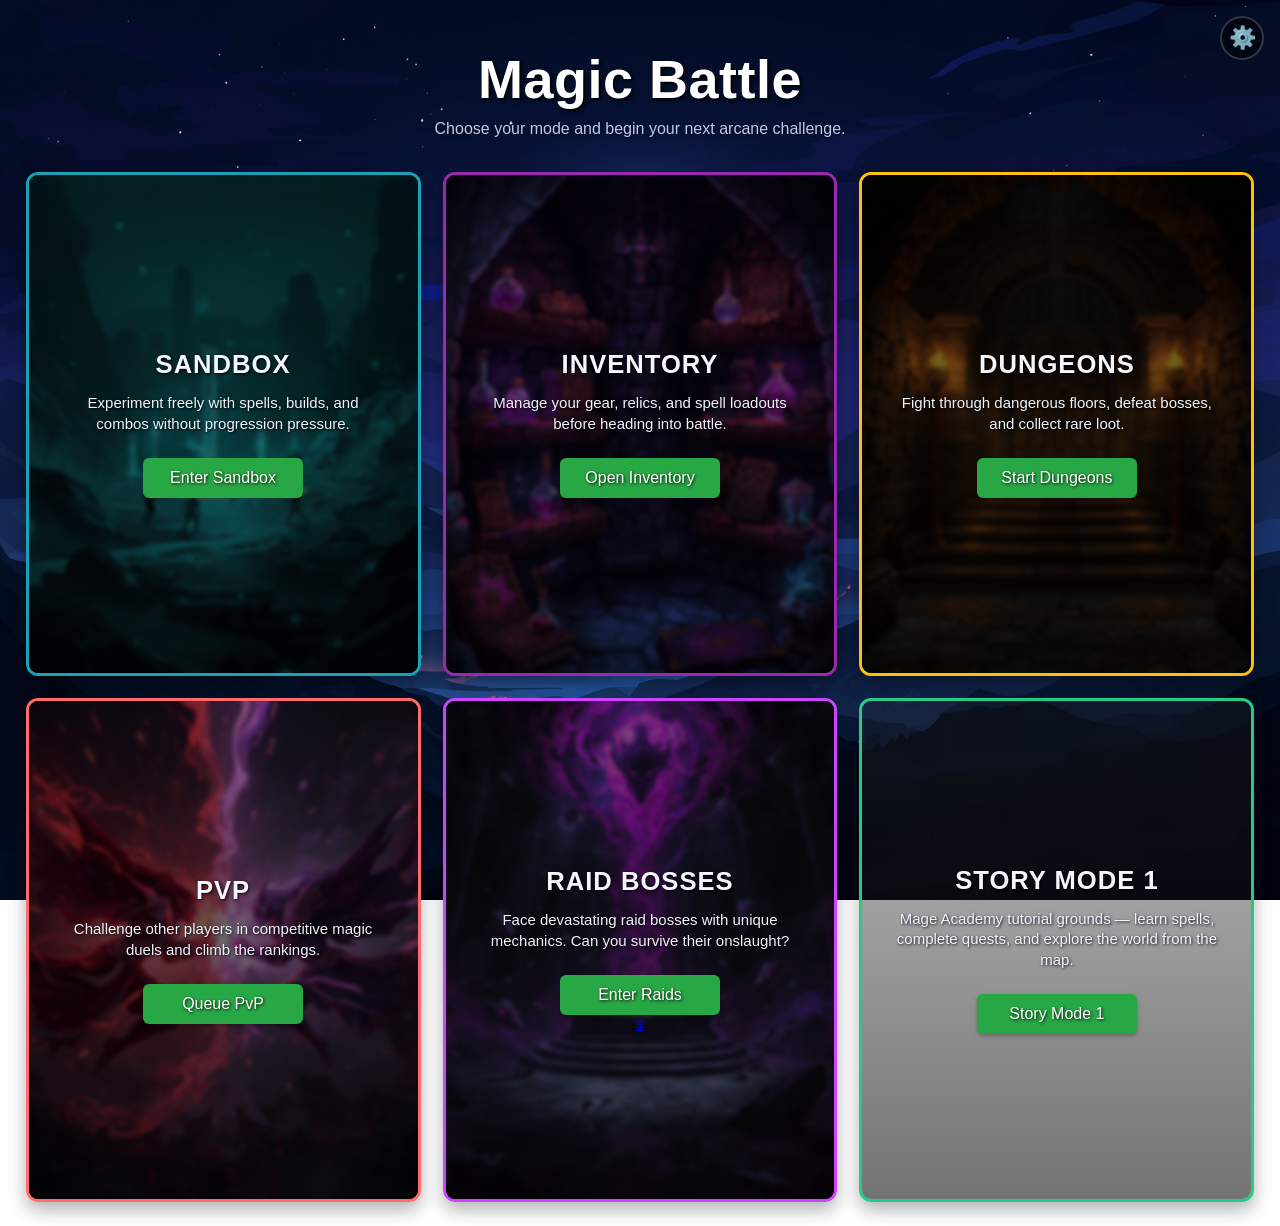
==== commit 08cda63d: "Huge Update" ====
--- a/Magic Battle/index.html
+++ b/Magic Battle/index.html
@@ -372,21 +372,13 @@
 			inset: 0;
 			width: 100%;
 			height: 100%;
-			z-index: 3;
-			pointer-events: none;
+			z-index: 4;
+			pointer-events: auto;
+			cursor: default;
 		}
 
 		.map-location {
-			position: absolute;
-			transform: translate(-50%, -50%);
-			z-index: 5;
-			cursor: pointer;
-			text-align: center;
-			transition: transform 0.2s, filter 0.2s;
-		}
-		.map-location:hover {
-			transform: translate(-50%, -50%) scale(1.12);
-			filter: brightness(1.3);
+			display: none;
 		}
 
 		.map-icon {
@@ -640,6 +632,23 @@
 				</div>
 				<button id="resetQuestsBtn" style="padding:6px 16px;border:none;border-radius:6px;background:#e74c3c;color:#fff;font-weight:bold;cursor:pointer;white-space:nowrap;">Reset</button>
 			</div>
+			<div class="setting-row">
+				<div>
+					<div class="setting-label">💀 Reset All Progress</div>
+					<div class="setting-desc">Wipes everything: items, spells, equipment, XP, and story. Cannot be undone!</div>
+				</div>
+				<button id="resetAllProgressBtn" style="padding:6px 16px;border:none;border-radius:6px;background:#8b0000;color:#fff;font-weight:bold;cursor:pointer;white-space:nowrap;">Reset All</button>
+			</div>
+
+			<!-- Spell Slot Keybinds -->
+			<div style="margin-top:12px;border-top:1px solid rgba(255,255,255,0.15);padding-top:14px;">
+				<div class="setting-label" style="margin-bottom:4px;">🎮 Spell Slot Instant-Cast Keybinds</div>
+				<div class="setting-desc" style="margin-bottom:10px;">Assign a secondary key to each spell slot. Pressing it will select that slot <em>and</em> instantly cast the spell. Leave blank for no keybind.</div>
+				<div id="keybindGrid" style="display:grid;grid-template-columns:1fr 1fr;gap:6px 14px;">
+				</div>
+				<button id="saveKeybindsBtn" style="margin-top:10px;padding:6px 20px;border:none;border-radius:6px;background:#6c5ce7;color:#fff;font-weight:bold;cursor:pointer;width:100%;">Save Keybinds</button>
+			</div>
+
 			<button id="settingsClose">Close</button>
 		</div>
 	</div>
@@ -807,20 +816,21 @@
 			</article>
 
 			<article class="mode-card" id="openworld-card">
-				<h2>Open World</h2>
-				<p>Explore a vast magical landscape, discover secrets, and battle wild creatures at your own pace.</p>
-				<button id="openworldBtn" type="button">Explore World</button>
+				<h2>Story Mode 1</h2>
+				<p>Mage Academy tutorial grounds — learn spells, complete quests, and explore the world from the map.</p>
+				<button id="openworldBtn" type="button">Story Mode 1</button>
 			</article>
 		</section>
 	</main>
 
+	<script src="world-map.js"></script>
 	<script>
 		const modeRoutes = {
 			sandbox: 'dungeon.html?mode=sandbox',
 			inventory: 'inventory.html',
 			dungeons: 'dungeons.html',
 			pvp: 'pvp.html',
-			raids: 'dungeon.html?mode=raid',
+			raids: 'raids.html',
 			openworld: 'dungeon.html?mode=openworld'
 		};
 
@@ -838,7 +848,10 @@
 		document.getElementById('dungeonsBtn').addEventListener('click', () => launchMode('dungeons'));
 		document.getElementById('pvpBtn').addEventListener('click', () => launchMode('pvp'));
 		document.getElementById('raidsBtn').addEventListener('click', () => launchMode('raids'));
-		document.getElementById('openworldBtn').addEventListener('click', () => openWorldMap());
+		document.getElementById('openworldBtn').addEventListener('click', () => {
+			openWorldMap();
+			requestAnimationFrame(() => WorldMapVoronoi.setHover('emberfall'));
+		});
 
 		/* --- Settings --- */
 		const settingsBtn = document.getElementById('settingsBtn');
@@ -855,6 +868,58 @@
 		testModeToggle.addEventListener('change', () => {
 			localStorage.setItem('magicBattle_testMode', testModeToggle.checked);
 		});
+
+		/* ---- Spell Slot Keybinds ---- */
+		(function(){
+			const SLOT_LABELS = ['Slot 1','Slot 2','Slot 3','Slot 4','Slot 5','Slot 6','Slot 7','Slot 8','Slot 9','Slot 0 (10th)'];
+			const DEFAULT_KEYS = ['1','2','3','4','5','6','7','8','9','0'];
+			let savedKeybinds = {};
+			try { savedKeybinds = JSON.parse(localStorage.getItem('magicBattle_slotKeybinds') || '{}'); } catch(e){}
+
+			const grid = document.getElementById('keybindGrid');
+			const inputs = [];
+			for(let i = 0; i < 10; i++){
+				const row = document.createElement('div');
+				row.style.cssText = 'display:flex;align-items:center;gap:6px;';
+
+				const lbl = document.createElement('span');
+				lbl.style.cssText = 'font-size:11px;color:var(--muted);flex:1;white-space:nowrap;';
+				lbl.textContent = SLOT_LABELS[i] + ' (' + DEFAULT_KEYS[i] + '):';
+
+				const inp = document.createElement('input');
+				inp.type = 'text';
+				inp.maxLength = 1;
+				inp.readOnly = true;
+				inp.placeholder = '—';
+				inp.value = savedKeybinds[i] || '';
+				inp.style.cssText = 'width:36px;text-align:center;background:rgba(255,255,255,0.1);border:1px solid rgba(255,255,255,0.25);border-radius:5px;color:#fff;padding:3px 5px;font-size:13px;cursor:pointer;';
+				inp.title = 'Click then press a key';
+				inp.addEventListener('focus', function(){ this.style.borderColor='#6c5ce7'; this.value=''; });
+				inp.addEventListener('blur',  function(){ this.style.borderColor='rgba(255,255,255,0.25)'; if(!this.value) this.value = savedKeybinds[i] || ''; });
+				inp.addEventListener('keydown', function(e){
+					e.preventDefault();
+					if(e.key === 'Escape'){ this.value = ''; this.blur(); return; }
+					// Block default slot keys from being used as keybinds
+					if(DEFAULT_KEYS.includes(e.key)){ this.value = ''; return; }
+					this.value = e.key;
+					this.blur();
+				});
+
+				inputs.push(inp);
+				row.appendChild(lbl);
+				row.appendChild(inp);
+				grid.appendChild(row);
+			}
+
+			document.getElementById('saveKeybindsBtn').addEventListener('click', () => {
+				const result = {};
+				for(let i = 0; i < 10; i++) if(inputs[i].value) result[i] = inputs[i].value;
+				savedKeybinds = result;
+				localStorage.setItem('magicBattle_slotKeybinds', JSON.stringify(result));
+				document.getElementById('saveKeybindsBtn').textContent = '✅ Saved!';
+				setTimeout(() => { document.getElementById('saveKeybindsBtn').textContent = 'Save Keybinds'; }, 1500);
+			});
+		})();
 
 		/* Ordered questline definitions: key, max quests, display name, quest titles */
 		const QUESTLINES = [
@@ -1013,6 +1078,14 @@
 			}
 		});
 
+		document.getElementById('resetAllProgressBtn').addEventListener('click', () => {
+			if(!confirm('This will permanently delete ALL progress: items, spells, equipment, XP, quests, and story. This cannot be undone. Are you absolutely sure?')) return;
+			const keys = Object.keys(localStorage).filter(k => k.startsWith('magicBattle_'));
+			keys.forEach(k => localStorage.removeItem(k));
+			settingsOverlay.classList.remove('open');
+			alert('All progress has been reset. Refresh the page to start fresh.');
+		});
+
 		/* ============ WORLD MAP ============ */
 		const MAP_LOCATIONS = {
 			storm_islands: {
@@ -1029,7 +1102,7 @@
 				desc: 'A quiet village on the frontier — the perfect place to learn the basics of magic. Complete tutorial quests and meet your mentors.',
 				isDungeon: false,
 				subLocations: [
-					{ name: 'Tutorial Grounds', icon: '📖', label: 'Learn the basics', url: 'dungeon.html?mode=openworld' },
+					{ name: 'Story Mode 1 — Academy Grounds', icon: '📖', label: 'Learn the basics', url: 'dungeon.html?mode=openworld' },
 					{ name: 'EmberFall City', icon: '🏰', label: 'Explore the city', url: 'dungeon.html?mode=city' },
 				],
 			},
@@ -1169,6 +1242,7 @@
 
 		function openWorldMap() {
 			worldMapOverlay.classList.add('open');
+			WorldMapVoronoi.resize();
 		}
 		function closeWorldMap() {
 			worldMapOverlay.classList.remove('open');
@@ -1179,77 +1253,70 @@
 			if (e.target === worldMapOverlay) closeWorldMap();
 		});
 
-		// Location clicks
-		document.querySelectorAll('.map-location').forEach(el => {
-			el.addEventListener('click', () => {
-				const key = el.dataset.loc;
-				const loc = MAP_LOCATIONS[key];
-				if (!loc) return;
-				// Locked / coming-soon locations
-				if (loc.available === false) {
-					selectedLocKey = null;
-					document.getElementById('locTitle').textContent = loc.icon + ' ' + loc.name;
-					document.getElementById('locDesc').textContent = loc.desc + '\n\n🔒 This region is not yet available.';
-					document.getElementById('locDiffBtns').style.display = 'none';
-					document.getElementById('locSubBtns').style.display = 'none';
-					document.getElementById('locTravelBtn').textContent = 'Locked';
-					document.getElementById('locTravelBtn').disabled = true;
-					locPopup.classList.add('open');
-					return;
-				}
-				document.getElementById('locTravelBtn').disabled = false;
-				selectedLocKey = key;
-				selectedDifficulty = 'normal';
-
+		function showLocationPopup(key) {
+			const loc = MAP_LOCATIONS[key];
+			if (!loc) return;
+			if (loc.available === false) {
+				selectedLocKey = null;
 				document.getElementById('locTitle').textContent = loc.icon + ' ' + loc.name;
-				document.getElementById('locDesc').textContent = loc.desc;
-
-				const diffWrap = document.getElementById('locDiffBtns');
-				const subWrap = document.getElementById('locSubBtns');
-
-				// Sub-locations (e.g., EmberFall has Tutorial + City)
-				if (loc.subLocations) {
-					diffWrap.style.display = 'none';
-					subWrap.style.display = 'flex';
-					subWrap.innerHTML = loc.subLocations.map(sub =>
-						`<button class="sub-loc-btn" data-url="${sub.url}">
-							<span class="sub-icon">${sub.icon}</span>
-							${sub.name}
-							<span class="sub-label">${sub.label}</span>
-						</button>`
-					).join('');
-					subWrap.querySelectorAll('.sub-loc-btn').forEach(btn => {
-						btn.addEventListener('click', () => {
-							window.location.href = btn.dataset.url;
-						});
+				document.getElementById('locDesc').textContent = loc.desc + '\n\n🔒 This region is not yet available.';
+				document.getElementById('locDiffBtns').style.display = 'none';
+				document.getElementById('locSubBtns').style.display = 'none';
+				document.getElementById('locTravelBtn').textContent = 'Locked';
+				document.getElementById('locTravelBtn').disabled = true;
+				locPopup.classList.add('open');
+				return;
+			}
+			document.getElementById('locTravelBtn').disabled = false;
+			selectedLocKey = key;
+			selectedDifficulty = 'normal';
+
+			document.getElementById('locTitle').textContent = loc.icon + ' ' + loc.name;
+			document.getElementById('locDesc').textContent = loc.desc;
+
+			const diffWrap = document.getElementById('locDiffBtns');
+			const subWrap = document.getElementById('locSubBtns');
+
+			if (loc.subLocations) {
+				diffWrap.style.display = 'none';
+				subWrap.style.display = 'flex';
+				subWrap.innerHTML = loc.subLocations.map(sub =>
+					`<button class="sub-loc-btn" data-url="${sub.url}">
+						<span class="sub-icon">${sub.icon}</span>
+						${sub.name}
+						<span class="sub-label">${sub.label}</span>
+					</button>`
+				).join('');
+				subWrap.querySelectorAll('.sub-loc-btn').forEach(btn => {
+					btn.addEventListener('click', () => {
+						window.location.href = btn.dataset.url;
 					});
-					document.getElementById('locTravelBtn').style.display = 'none';
-				} else if (loc.isDungeon) {
-					subWrap.style.display = 'none';
-					document.getElementById('locTravelBtn').style.display = '';
-					diffWrap.style.display = 'flex';
-					diffWrap.innerHTML = ['easy','normal','hard'].map(d =>
-						`<button class="diff-btn ${d}${d==='normal'?' selected':''}" data-diff="${d}">${d.charAt(0).toUpperCase()+d.slice(1)}</button>`
-					).join('');
-					// Attach diff listeners
-					diffWrap.querySelectorAll('.diff-btn').forEach(btn => {
-						btn.addEventListener('click', () => {
-							selectedDifficulty = btn.dataset.diff;
-							diffWrap.querySelectorAll('.diff-btn').forEach(b => b.classList.remove('selected'));
-							btn.classList.add('selected');
-						});
+				});
+				document.getElementById('locTravelBtn').style.display = 'none';
+			} else if (loc.isDungeon) {
+				subWrap.style.display = 'none';
+				document.getElementById('locTravelBtn').style.display = '';
+				diffWrap.style.display = 'flex';
+				diffWrap.innerHTML = ['easy','normal','hard'].map(d =>
+					`<button class="diff-btn ${d}${d==='normal'?' selected':''}" data-diff="${d}">${d.charAt(0).toUpperCase()+d.slice(1)}</button>`
+				).join('');
+				diffWrap.querySelectorAll('.diff-btn').forEach(btn => {
+					btn.addEventListener('click', () => {
+						selectedDifficulty = btn.dataset.diff;
+						diffWrap.querySelectorAll('.diff-btn').forEach(b => b.classList.remove('selected'));
+						btn.classList.add('selected');
 					});
-					document.getElementById('locTravelBtn').textContent = 'Enter Dungeon';
-				} else {
-					diffWrap.style.display = 'none';
-					subWrap.style.display = 'none';
-					document.getElementById('locTravelBtn').style.display = '';
-					document.getElementById('locTravelBtn').textContent = 'Travel';
-				}
-
-				locPopup.classList.add('open');
-			});
-		});
+				});
+				document.getElementById('locTravelBtn').textContent = 'Enter Dungeon';
+			} else {
+				diffWrap.style.display = 'none';
+				subWrap.style.display = 'none';
+				document.getElementById('locTravelBtn').style.display = '';
+				document.getElementById('locTravelBtn').textContent = 'Travel';
+			}
+
+			locPopup.classList.add('open');
+		}
 
 		// Travel button
 		document.getElementById('locTravelBtn').addEventListener('click', () => {
@@ -1266,167 +1333,36 @@
 		document.getElementById('locCancelBtn').addEventListener('click', () => locPopup.classList.remove('open'));
 		locPopup.addEventListener('click', e => { if (e.target === locPopup) locPopup.classList.remove('open'); });
 
-		/* ============ IMAGE MAP HOVER HIGHLIGHTS ============ */
-		// Define highlight regions for each location (percentages of map container)
-		// Each region is a polygon (array of [x%, y%] points) that outlines the area on the map
-		const MAP_REGIONS = {
-			storm_islands: {
-				color: 'rgba(150,120,200,0.18)',
-				borderColor: 'rgba(150,120,200,0.45)',
-				poly: [[2,28],[2,72],[13,72],[13,28]],
-			},
-			emberfall: {
-				color: 'rgba(255,170,50,0.25)',
-				borderColor: 'rgba(255,170,50,0.6)',
-				poly: [[22,28],[22,50],[37,50],[37,28]],
-			},
-			sylvaris_wildes: {
-				color: 'rgba(80,200,120,0.22)',
-				borderColor: 'rgba(80,200,120,0.55)',
-				poly: [[20,55],[20,82],[42,82],[42,55]],
-			},
-			volcano_observatory: {
-				color: 'rgba(255,120,40,0.22)',
-				borderColor: 'rgba(255,120,40,0.55)',
-				poly: [[35,50],[35,62],[46,62],[46,50]],
-			},
-			cinderwatch: {
-				color: 'rgba(255,80,30,0.25)',
-				borderColor: 'rgba(255,80,30,0.6)',
-				poly: [[43,28],[43,72],[62,72],[62,28]],
-			},
-			ironforge: {
-				color: 'rgba(150,150,170,0.25)',
-				borderColor: 'rgba(150,150,170,0.6)',
-				poly: [[58,28],[58,62],[79,62],[79,28]],
-			},
-			ironridge: {
-				color: 'rgba(100,200,80,0.25)',
-				borderColor: 'rgba(100,200,80,0.6)',
-				poly: [[72,55],[72,80],[92,80],[92,55]],
-			},
-			aurorafall: {
-				color: 'rgba(80,170,255,0.25)',
-				borderColor: 'rgba(80,170,255,0.6)',
-				poly: [[39,2],[39,28],[59,28],[59,2]],
-			},
-			black_sands: {
-				color: 'rgba(196,160,53,0.22)',
-				borderColor: 'rgba(196,160,53,0.55)',
-				poly: [[46,68],[46,88],[66,88],[66,68]],
-			},
-		};
-
-		const hlCanvas = document.getElementById('mapHighlightCanvas');
-		const hlCtx = hlCanvas.getContext('2d');
-		let activeRegion = null;
-
-		function resizeHighlightCanvas() {
-			const container = document.getElementById('worldMapContainer');
-			const rect = container.getBoundingClientRect();
-			hlCanvas.width = rect.width;
-			hlCanvas.height = rect.height;
-		}
-
-		function drawHighlight(regionKey) {
-			const rect = hlCanvas.getBoundingClientRect();
-			hlCtx.clearRect(0, 0, hlCanvas.width, hlCanvas.height);
-			if (!regionKey || !MAP_REGIONS[regionKey]) return;
-			const region = MAP_REGIONS[regionKey];
-			const poly = region.poly;
-			const w = hlCanvas.width, h = hlCanvas.height;
-
-			hlCtx.beginPath();
-			hlCtx.moveTo(poly[0][0]/100*w, poly[0][1]/100*h);
-			for (let i = 1; i < poly.length; i++) {
-				hlCtx.lineTo(poly[i][0]/100*w, poly[i][1]/100*h);
-			}
-			hlCtx.closePath();
-
-			// Fill with translucent color
-			hlCtx.fillStyle = region.color;
-			hlCtx.fill();
-
-			// Border outline
-			hlCtx.strokeStyle = region.borderColor;
-			hlCtx.lineWidth = 2;
-			hlCtx.setLineDash([6, 4]);
-			hlCtx.stroke();
-			hlCtx.setLineDash([]);
-		}
-
-		// Attach hover events to map-location markers
-		document.querySelectorAll('.map-location').forEach(el => {
-			el.addEventListener('mouseenter', () => {
-				const key = el.dataset.loc;
-				if (activeRegion !== key) {
-					activeRegion = key;
-					resizeHighlightCanvas();
-					drawHighlight(key);
-				}
-			});
-			el.addEventListener('mouseleave', () => {
-				activeRegion = null;
-				hlCtx.clearRect(0, 0, hlCanvas.width, hlCanvas.height);
-			});
+		/* ============ VORONOI TERRITORY MAP (jagged regions) ============ */
+		const MAP_SITES = [
+			{ id: 'storm_islands', mapX: 7, mapY: 50 },
+			{ id: 'emberfall', mapX: 30, mapY: 39 },
+			{ id: 'dragon_graveyard', mapX: 38, mapY: 25 },
+			{ id: 'aurorafall', mapX: 49, mapY: 15 },
+			{ id: 'volcano_observatory', mapX: 40, mapY: 55 },
+			{ id: 'cinderwatch', mapX: 50, mapY: 52 },
+			{ id: 'sylvaris_wildes', mapX: 33, mapY: 68 },
+			{ id: 'black_sands', mapX: 54.5, mapY: 76 },
+			{ id: 'ironforge', mapX: 69, mapY: 49 },
+			{ id: 'ironridge', mapX: 80, mapY: 65 },
+			{ id: 'arcane_ruins', mapX: 83.5, mapY: 24.5 },
+		];
+
+		function buildMapSites() {
+			return MAP_SITES.map(s => ({
+				...s,
+				name: MAP_LOCATIONS[s.id]?.name,
+				icon: MAP_LOCATIONS[s.id]?.icon,
+			}));
+		}
+
+		WorldMapVoronoi.init(document.getElementById('mapHighlightCanvas'), buildMapSites(), {
+			isLocked: (id) => MAP_LOCATIONS[id]?.available === false,
+			onSelect: (key) => showLocationPopup(key),
 		});
 
-		// Also detect mouse position on the map container itself for region-based hover
-		document.getElementById('worldMapContainer').addEventListener('mousemove', (e) => {
-			const container = e.currentTarget;
-			const rect = container.getBoundingClientRect();
-			const mx = ((e.clientX - rect.left) / rect.width) * 100;
-			const my = ((e.clientY - rect.top) / rect.height) * 100;
-
-			// Check which region the mouse is in
-			let found = null;
-			for (const [key, region] of Object.entries(MAP_REGIONS)) {
-				if (pointInPoly(mx, my, region.poly)) {
-					found = key;
-					break;
-				}
-			}
-			if (found !== activeRegion) {
-				activeRegion = found;
-				resizeHighlightCanvas();
-				drawHighlight(found);
-			}
-		});
-
-		document.getElementById('worldMapContainer').addEventListener('mouseleave', () => {
-			activeRegion = null;
-			hlCtx.clearRect(0, 0, hlCanvas.width, hlCanvas.height);
-		});
-
-		// Click on highlighted region (not on a marker) opens that location's popup
-		document.getElementById('worldMapContainer').addEventListener('click', (e) => {
-			// If click was on a .map-location, that handler already fires
-			if (e.target.closest('.map-location')) return;
-			if (!activeRegion) return;
-			// Simulate clicking the matching location marker
-			const marker = document.querySelector(`.map-location[data-loc="${activeRegion}"]`);
-			if (marker) marker.click();
-		});
-
-		// Point-in-polygon test (ray casting, coordinates in percentages)
-		function pointInPoly(px, py, poly) {
-			let inside = false;
-			for (let i = 0, j = poly.length - 1; i < poly.length; j = i++) {
-				const xi = poly[i][0], yi = poly[i][1];
-				const xj = poly[j][0], yj = poly[j][1];
-				if (((yi > py) !== (yj > py)) && (px < (xj - xi) * (py - yi) / (yj - yi) + xi)) {
-					inside = !inside;
-				}
-			}
-			return inside;
-		}
-
-		// Resize canvas when window resizes
 		window.addEventListener('resize', () => {
-			if (worldMapOverlay.classList.contains('open')) {
-				resizeHighlightCanvas();
-				drawHighlight(activeRegion);
-			}
+			if (worldMapOverlay.classList.contains('open')) WorldMapVoronoi.resize();
 		});
 	</script>
 </body>
